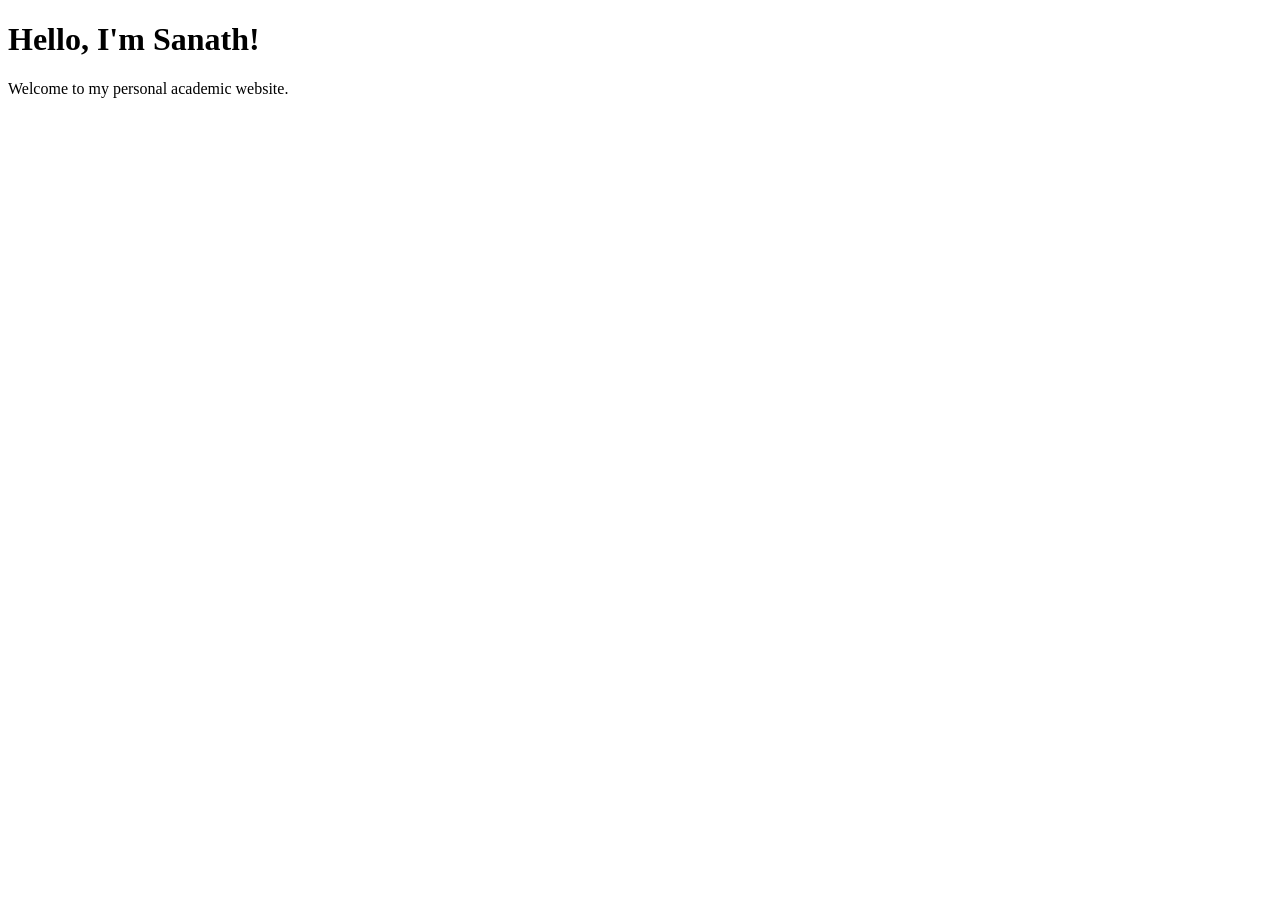
==== index.html @ d672cb9b "Add initial index.html" ====
<!DOCTYPE html>
<html lang="en">
<head>
  <meta charset="UTF-8">
  <title>Sanath JS</title>
</head>
<body>
  <h1>Hello, I'm Sanath!</h1>
  <p>Welcome to my personal academic website.</p>
</body>
</html>
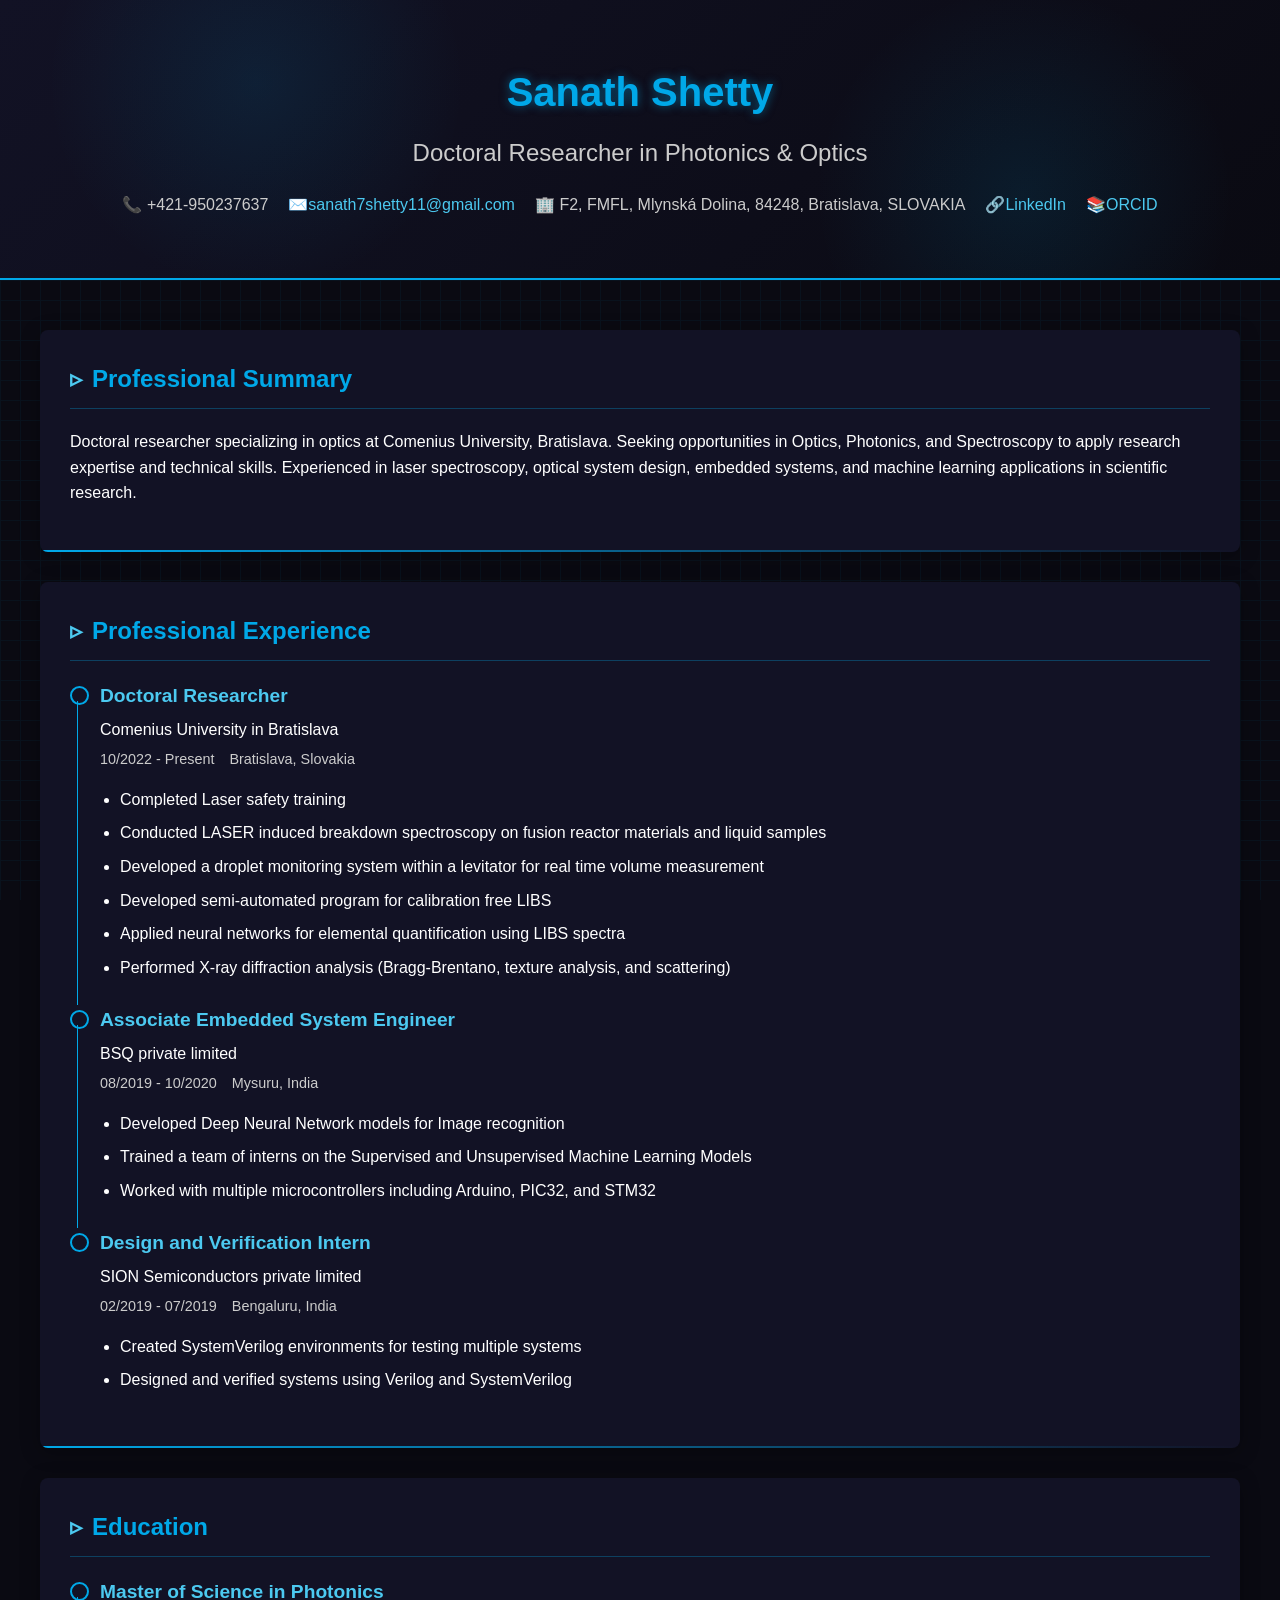
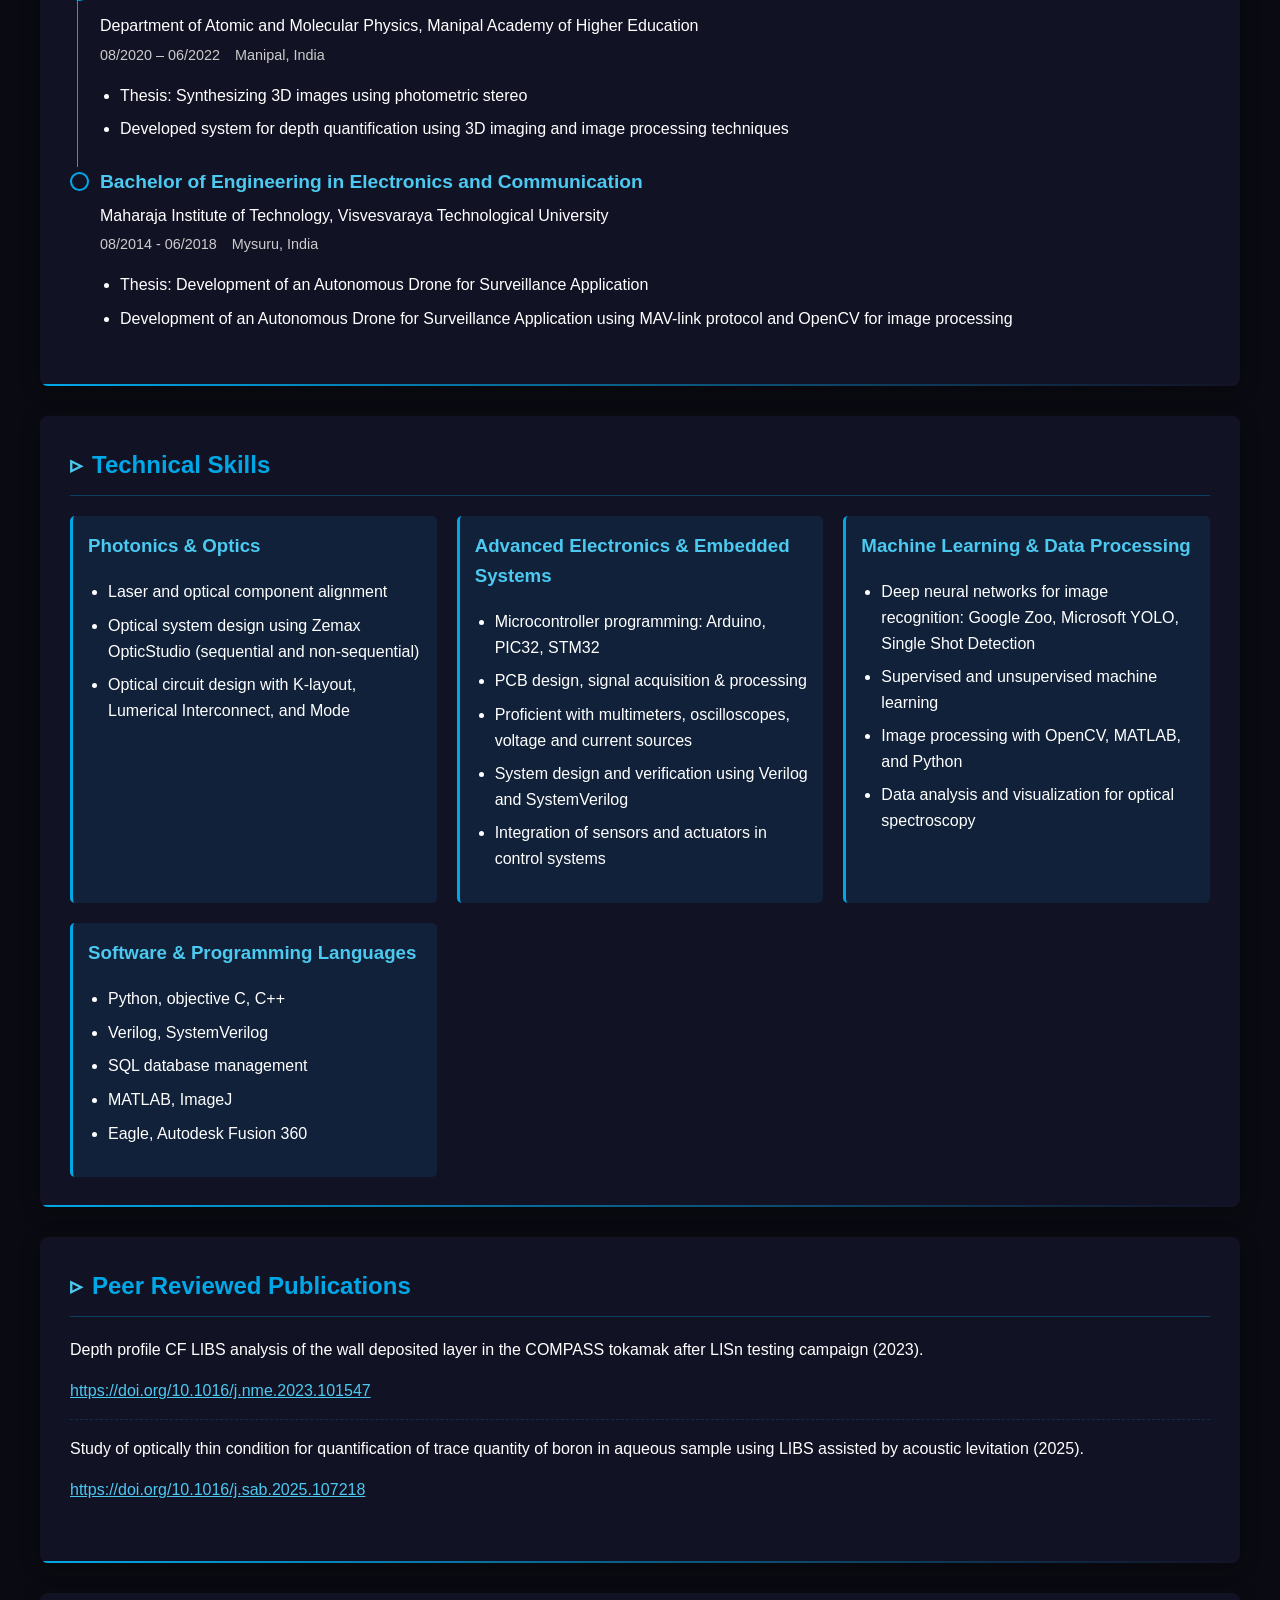
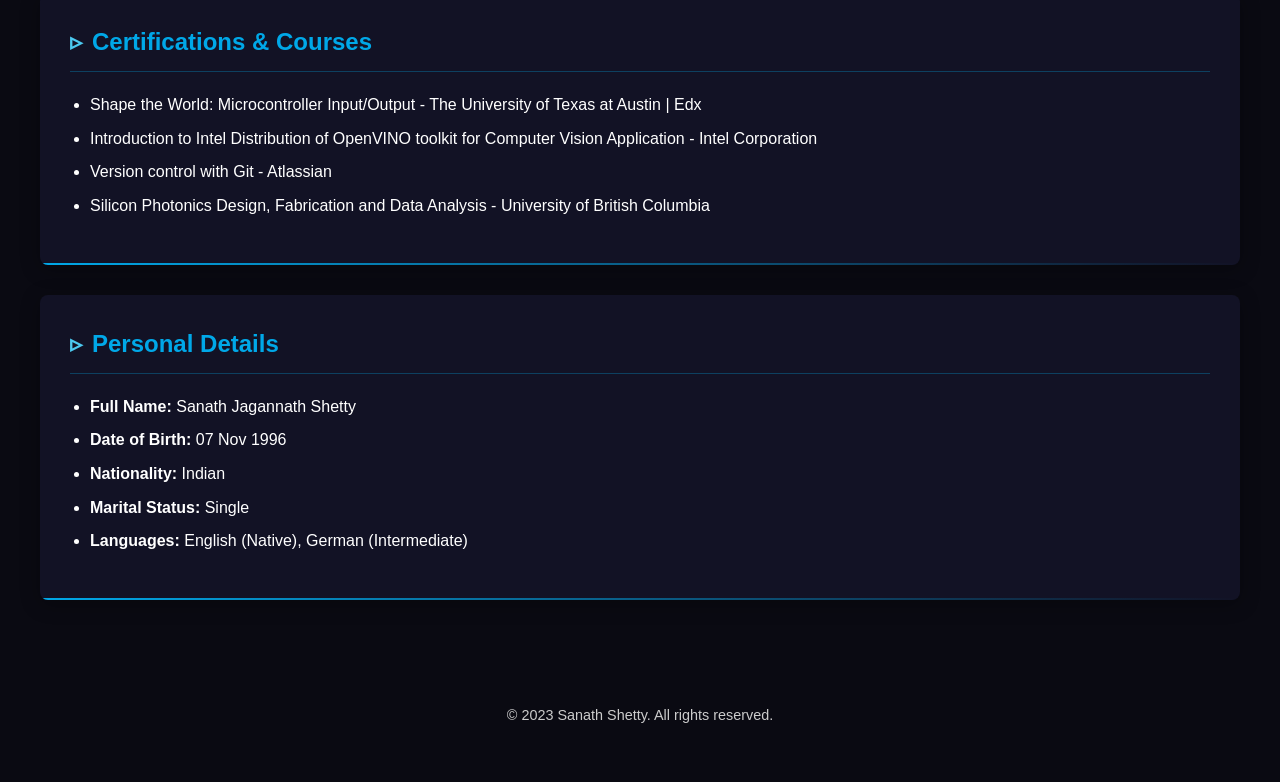
==== commit 03818856: "resume update index.html" ====
--- a/index.html
+++ b/index.html
@@ -1,11 +1,447 @@
 <!DOCTYPE html>
 <html lang="en">
 <head>
-  <meta charset="UTF-8">
-  <title>Sanath JS</title>
+    <meta charset="UTF-8">
+    <meta name="viewport" content="width=device-width, initial-scale=1.0">
+    <title>Sanath Shetty | Photonics Researcher</title>
+    <style>
+        :root {
+            --primary-bg: #0a0a12;
+            --secondary-bg: #121225;
+            --accent-blue: #00a8e8;
+            --accent-light: #4cc9f0;
+            --text-primary: #ffffff;
+            --text-secondary: #cccccc;
+        }
+        
+        body {
+            font-family: 'Segoe UI', Tahoma, Geneva, Verdana, sans-serif;
+            background-color: var(--primary-bg);
+            color: var(--text-primary);
+            margin: 0;
+            padding: 0;
+            line-height: 1.6;
+        }
+        
+        .container {
+            max-width: 1200px;
+            margin: 0 auto;
+            padding: 20px;
+        }
+        
+        header {
+            background: linear-gradient(135deg, var(--secondary-bg) 0%, var(--primary-bg) 100%);
+            padding: 40px 0;
+            text-align: center;
+            border-bottom: 2px solid var(--accent-blue);
+            position: relative;
+            overflow: hidden;
+        }
+        
+        header::before {
+            content: "";
+            position: absolute;
+            top: 0;
+            left: 0;
+            right: 0;
+            bottom: 0;
+            background: 
+                radial-gradient(circle at 20% 30%, rgba(0, 168, 232, 0.1) 0%, transparent 20%),
+                radial-gradient(circle at 80% 70%, rgba(0, 168, 232, 0.1) 0%, transparent 20%);
+            z-index: 0;
+        }
+        
+        header h1 {
+            font-size: 2.5rem;
+            margin: 0;
+            position: relative;
+            color: var(--accent-blue);
+            text-shadow: 0 0 10px rgba(0, 168, 232, 0.5);
+        }
+        
+        header h2 {
+            font-size: 1.5rem;
+            margin: 10px 0 0;
+            font-weight: 300;
+            position: relative;
+            color: var(--text-secondary);
+        }
+        
+        .circuit-overlay {
+            position: absolute;
+            top: 0;
+            left: 0;
+            width: 100%;
+            height: 100%;
+            opacity: 0.05;
+            background-image: 
+                linear-gradient(to right, var(--accent-blue) 1px, transparent 1px),
+                linear-gradient(to bottom, var(--accent-blue) 1px, transparent 1px);
+            background-size: 20px 20px;
+            pointer-events: none;
+        }
+        
+        .contact-info {
+            display: flex;
+            justify-content: center;
+            flex-wrap: wrap;
+            gap: 20px;
+            margin-top: 20px;
+            position: relative;
+        }
+        
+        .contact-item {
+            display: flex;
+            align-items: center;
+            color: var(--text-secondary);
+        }
+        
+        .contact-item a {
+            color: var(--accent-light);
+            text-decoration: none;
+            transition: color 0.3s;
+        }
+        
+        .contact-item a:hover {
+            color: var(--accent-blue);
+            text-decoration: underline;
+        }
+        
+        section {
+            background-color: var(--secondary-bg);
+            margin: 30px 0;
+            padding: 30px;
+            border-radius: 8px;
+            box-shadow: 0 4px 20px rgba(0, 0, 0, 0.3);
+            position: relative;
+            overflow: hidden;
+        }
+        
+        section::after {
+            content: "";
+            position: absolute;
+            bottom: 0;
+            left: 0;
+            width: 100%;
+            height: 2px;
+            background: linear-gradient(90deg, var(--accent-blue), transparent);
+        }
+        
+        section h2 {
+            color: var(--accent-blue);
+            margin-top: 0;
+            border-bottom: 1px solid rgba(0, 168, 232, 0.3);
+            padding-bottom: 10px;
+            display: flex;
+            align-items: center;
+        }
+        
+        section h2::before {
+            content: "▹";
+            margin-right: 10px;
+            color: var(--accent-light);
+        }
+        
+        .experience-item, .education-item {
+            margin-bottom: 25px;
+            position: relative;
+            padding-left: 30px;
+        }
+        
+        .experience-item::before, .education-item::before {
+            content: "";
+            position: absolute;
+            left: 0;
+            top: 5px;
+            height: 15px;
+            width: 15px;
+            border: 2px solid var(--accent-blue);
+            border-radius: 50%;
+        }
+        
+        .experience-item::after, .education-item::after {
+            content: "";
+            position: absolute;
+            left: 7px;
+            top: 20px;
+            bottom: -25px;
+            width: 1px;
+            background-color: var(--accent-blue);
+        }
+        
+        .experience-item:last-child::after, .education-item:last-child::after {
+            display: none;
+        }
+        
+        .job-title, .degree {
+            font-size: 1.2rem;
+            font-weight: 600;
+            margin-bottom: 5px;
+            color: var(--accent-light);
+        }
+        
+        .company, .university {
+            font-weight: 500;
+            margin-bottom: 5px;
+        }
+        
+        .date-location {
+            display: flex;
+            flex-wrap: wrap;
+            gap: 15px;
+            color: var(--text-secondary);
+            font-size: 0.9rem;
+            margin-bottom: 10px;
+        }
+        
+        ul {
+            padding-left: 20px;
+        }
+        
+        li {
+            margin-bottom: 8px;
+        }
+        
+        .skills-container {
+            display: grid;
+            grid-template-columns: repeat(auto-fill, minmax(300px, 1fr));
+            gap: 20px;
+        }
+        
+        .skill-category {
+            background-color: rgba(0, 168, 232, 0.1);
+            padding: 15px;
+            border-radius: 5px;
+            border-left: 3px solid var(--accent-blue);
+        }
+        
+        .skill-category h3 {
+            margin-top: 0;
+            color: var(--accent-light);
+        }
+        
+        .publication {
+            margin-bottom: 15px;
+            padding-bottom: 15px;
+            border-bottom: 1px dashed rgba(0, 168, 232, 0.2);
+        }
+        
+        .publication:last-child {
+            border-bottom: none;
+        }
+        
+        .publication a {
+            color: var(--accent-light);
+            word-break: break-all;
+        }
+        
+        footer {
+            text-align: center;
+            padding: 20px;
+            color: var(--text-secondary);
+            font-size: 0.9rem;
+        }
+        
+        @media (max-width: 768px) {
+            .skills-container {
+                grid-template-columns: 1fr;
+            }
+            
+            header h1 {
+                font-size: 2rem;
+            }
+            
+            header h2 {
+                font-size: 1.2rem;
+            }
+        }
+    </style>
 </head>
 <body>
-  <h1>Hello, I'm Sanath!</h1>
-  <p>Welcome to my personal academic website.</p>
+    <div class="circuit-overlay"></div>
+    
+    <header>
+        <div class="container">
+            <h1>Sanath Shetty</h1>
+            <h2>Doctoral Researcher in Photonics & Optics</h2>
+            <div class="contact-info">
+                <div class="contact-item">📞 +421-950237637</div>
+                <div class="contact-item">✉️ <a href="mailto:sanath7shetty11@gmail.com">sanath7shetty11@gmail.com</a></div>
+                <div class="contact-item">🏢 F2, FMFL, Mlynská Dolina, 84248, Bratislava, SLOVAKIA</div>
+                <div class="contact-item">🔗 <a href="https://www.linkedin.com/in/sanath-shetty-543a86149" target="_blank">LinkedIn</a></div>
+                <div class="contact-item">📚 <a href="https://orcid.org/0000-0002-4453-1554" target="_blank">ORCID</a></div>
+            </div>
+        </div>
+    </header>
+    
+    <div class="container">
+        <section id="summary">
+            <h2>Professional Summary</h2>
+            <p>Doctoral researcher specializing in optics at Comenius University, Bratislava. Seeking opportunities in Optics, Photonics, and Spectroscopy to apply research expertise and technical skills. Experienced in laser spectroscopy, optical system design, embedded systems, and machine learning applications in scientific research.</p>
+        </section>
+        
+        <section id="experience">
+            <h2>Professional Experience</h2>
+            
+            <div class="experience-item">
+                <div class="job-title">Doctoral Researcher</div>
+                <div class="company">Comenius University in Bratislava</div>
+                <div class="date-location">
+                    <span>10/2022 - Present</span>
+                    <span>Bratislava, Slovakia</span>
+                </div>
+                <ul>
+                    <li>Completed Laser safety training</li>
+                    <li>Conducted LASER induced breakdown spectroscopy on fusion reactor materials and liquid samples</li>
+                    <li>Developed a droplet monitoring system within a levitator for real time volume measurement</li>
+                    <li>Developed semi-automated program for calibration free LIBS</li>
+                    <li>Applied neural networks for elemental quantification using LIBS spectra</li>
+                    <li>Performed X-ray diffraction analysis (Bragg-Brentano, texture analysis, and scattering)</li>
+                </ul>
+            </div>
+            
+            <div class="experience-item">
+                <div class="job-title">Associate Embedded System Engineer</div>
+                <div class="company">BSQ private limited</div>
+                <div class="date-location">
+                    <span>08/2019 - 10/2020</span>
+                    <span>Mysuru, India</span>
+                </div>
+                <ul>
+                    <li>Developed Deep Neural Network models for Image recognition</li>
+                    <li>Trained a team of interns on the Supervised and Unsupervised Machine Learning Models</li>
+                    <li>Worked with multiple microcontrollers including Arduino, PIC32, and STM32</li>
+                </ul>
+            </div>
+            
+            <div class="experience-item">
+                <div class="job-title">Design and Verification Intern</div>
+                <div class="company">SION Semiconductors private limited</div>
+                <div class="date-location">
+                    <span>02/2019 - 07/2019</span>
+                    <span>Bengaluru, India</span>
+                </div>
+                <ul>
+                    <li>Created SystemVerilog environments for testing multiple systems</li>
+                    <li>Designed and verified systems using Verilog and SystemVerilog</li>
+                </ul>
+            </div>
+        </section>
+        
+        <section id="education">
+            <h2>Education</h2>
+            
+            <div class="education-item">
+                <div class="degree">Master of Science in Photonics</div>
+                <div class="university">Department of Atomic and Molecular Physics, Manipal Academy of Higher Education</div>
+                <div class="date-location">
+                    <span>08/2020 – 06/2022</span>
+                    <span>Manipal, India</span>
+                </div>
+                <ul>
+                    <li>Thesis: Synthesizing 3D images using photometric stereo</li>
+                    <li>Developed system for depth quantification using 3D imaging and image processing techniques</li>
+                </ul>
+            </div>
+            
+            <div class="education-item">
+                <div class="degree">Bachelor of Engineering in Electronics and Communication</div>
+                <div class="university">Maharaja Institute of Technology, Visvesvaraya Technological University</div>
+                <div class="date-location">
+                    <span>08/2014 - 06/2018</span>
+                    <span>Mysuru, India</span>
+                </div>
+                <ul>
+                    <li>Thesis: Development of an Autonomous Drone for Surveillance Application</li>
+                    <li>Development of an Autonomous Drone for Surveillance Application using MAV-link protocol and OpenCV for image processing</li>
+                </ul>
+            </div>
+        </section>
+        
+        <section id="skills">
+            <h2>Technical Skills</h2>
+            <div class="skills-container">
+                <div class="skill-category">
+                    <h3>Photonics & Optics</h3>
+                    <ul>
+                        <li>Laser and optical component alignment</li>
+                        <li>Optical system design using Zemax OpticStudio (sequential and non-sequential)</li>
+                        <li>Optical circuit design with K-layout, Lumerical Interconnect, and Mode</li>
+                    </ul>
+                </div>
+                
+                <div class="skill-category">
+                    <h3>Advanced Electronics & Embedded Systems</h3>
+                    <ul>
+                        <li>Microcontroller programming: Arduino, PIC32, STM32</li>
+                        <li>PCB design, signal acquisition & processing</li>
+                        <li>Proficient with multimeters, oscilloscopes, voltage and current sources</li>
+                        <li>System design and verification using Verilog and SystemVerilog</li>
+                        <li>Integration of sensors and actuators in control systems</li>
+                    </ul>
+                </div>
+                
+                <div class="skill-category">
+                    <h3>Machine Learning & Data Processing</h3>
+                    <ul>
+                        <li>Deep neural networks for image recognition: Google Zoo, Microsoft YOLO, Single Shot Detection</li>
+                        <li>Supervised and unsupervised machine learning</li>
+                        <li>Image processing with OpenCV, MATLAB, and Python</li>
+                        <li>Data analysis and visualization for optical spectroscopy</li>
+                    </ul>
+                </div>
+                
+                <div class="skill-category">
+                    <h3>Software & Programming Languages</h3>
+                    <ul>
+                        <li>Python, objective C, C++</li>
+                        <li>Verilog, SystemVerilog</li>
+                        <li>SQL database management</li>
+                        <li>MATLAB, ImageJ</li>
+                        <li>Eagle, Autodesk Fusion 360</li>
+                    </ul>
+                </div>
+            </div>
+        </section>
+        
+        <section id="publications">
+            <h2>Peer Reviewed Publications</h2>
+            <div class="publication">
+                <p>Depth profile CF LIBS analysis of the wall deposited layer in the COMPASS tokamak after LISn testing campaign (2023).</p>
+                <a href="https://doi.org/10.1016/j.nme.2023.101547" target="_blank">https://doi.org/10.1016/j.nme.2023.101547</a>
+            </div>
+            <div class="publication">
+                <p>Study of optically thin condition for quantification of trace quantity of boron in aqueous sample using LIBS assisted by acoustic levitation (2025).</p>
+                <a href="https://doi.org/10.1016/j.sab.2025.107218" target="_blank">https://doi.org/10.1016/j.sab.2025.107218</a>
+            </div>
+        </section>
+        
+        <section id="certifications">
+            <h2>Certifications & Courses</h2>
+            <ul>
+                <li>Shape the World: Microcontroller Input/Output - The University of Texas at Austin | Edx</li>
+                <li>Introduction to Intel Distribution of OpenVINO toolkit for Computer Vision Application - Intel Corporation</li>
+                <li>Version control with Git - Atlassian</li>
+                <li>Silicon Photonics Design, Fabrication and Data Analysis - University of British Columbia</li>
+            </ul>
+        </section>
+        
+        <section id="personal">
+            <h2>Personal Details</h2>
+            <ul>
+                <li><strong>Full Name:</strong> Sanath Jagannath Shetty</li>
+                <li><strong>Date of Birth:</strong> 07 Nov 1996</li>
+                <li><strong>Nationality:</strong> Indian</li>
+                <li><strong>Marital Status:</strong> Single</li>
+                <li><strong>Languages:</strong> English (Native), German (Intermediate)</li>
+            </ul>
+        </section>
+    </div>
+    
+    <footer>
+        <div class="container">
+            <p>© 2023 Sanath Shetty. All rights reserved.</p>
+        </div>
+    </footer>
 </body>
-</html>
+</html>
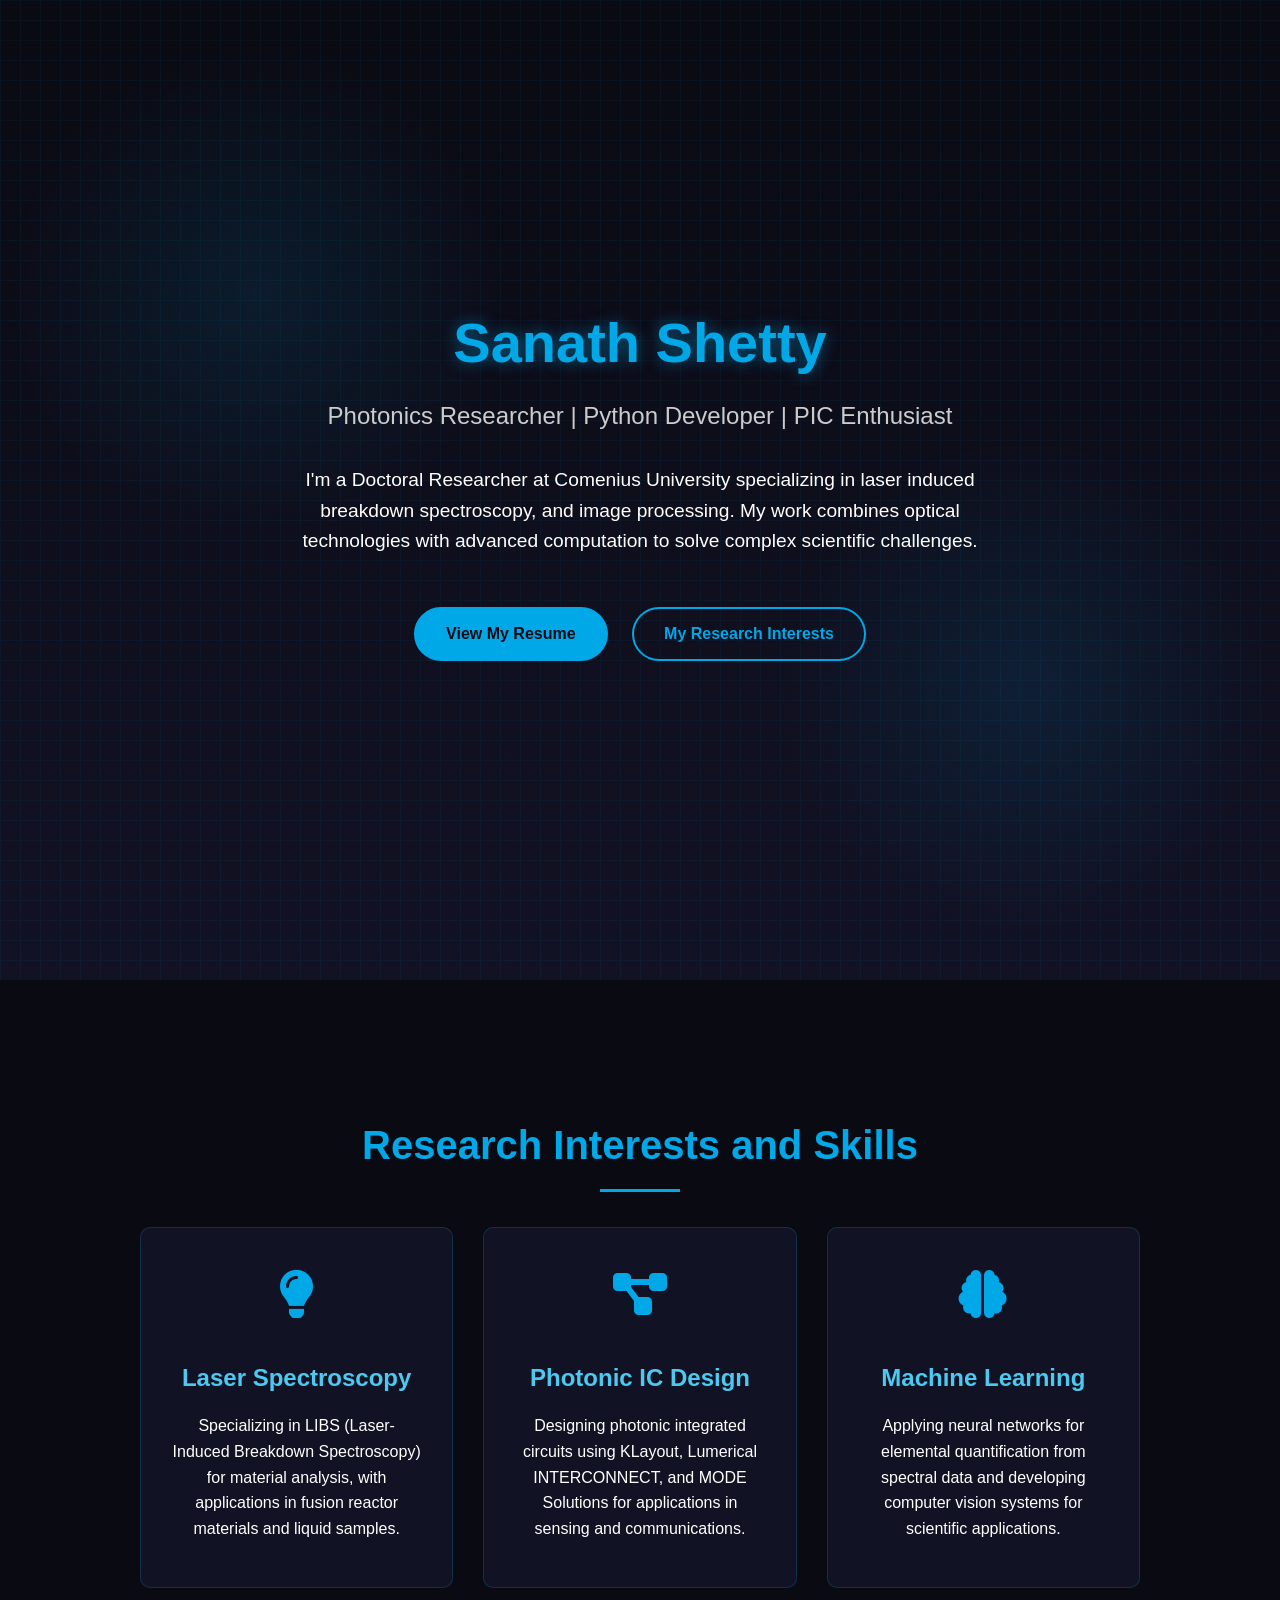
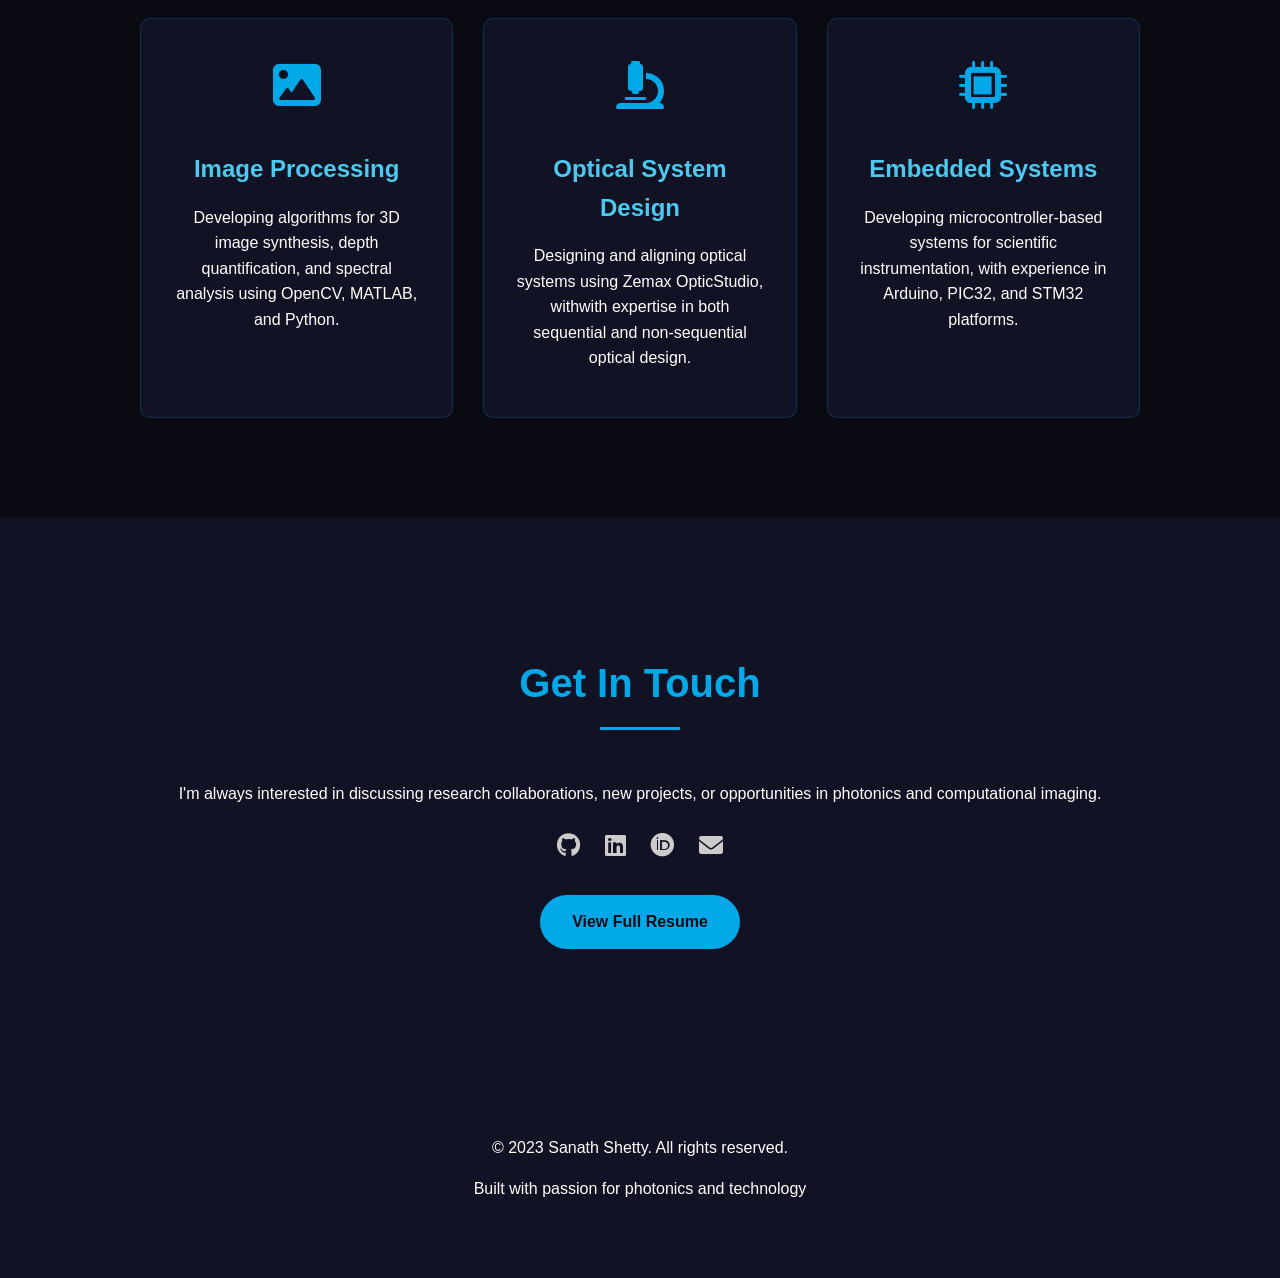
==== commit 06fc9f0d: "updated with PIC index.html" ====
--- a/index.html
+++ b/index.html
@@ -24,47 +24,40 @@
         }
         
         .container {
-            max-width: 1200px;
+            max-width: 1000px;
             margin: 0 auto;
             padding: 20px;
         }
         
         header {
-            background: linear-gradient(135deg, var(--secondary-bg) 0%, var(--primary-bg) 100%);
-            padding: 40px 0;
+            min-height: 100vh;
+            display: flex;
+            flex-direction: column;
+            justify-content: center;
+            align-items: center;
             text-align: center;
-            border-bottom: 2px solid var(--accent-blue);
+            padding: 40px 20px;
             position: relative;
             overflow: hidden;
         }
         
-        header::before {
-            content: "";
+        .hero-content {
+            position: relative;
+            z-index: 2;
+            max-width: 800px;
+        }
+        
+        .hero-bg {
             position: absolute;
             top: 0;
             left: 0;
-            right: 0;
-            bottom: 0;
+            width: 100%;
+            height: 100%;
             background: 
                 radial-gradient(circle at 20% 30%, rgba(0, 168, 232, 0.1) 0%, transparent 20%),
-                radial-gradient(circle at 80% 70%, rgba(0, 168, 232, 0.1) 0%, transparent 20%);
-            z-index: 0;
-        }
-        
-        header h1 {
-            font-size: 2.5rem;
-            margin: 0;
-            position: relative;
-            color: var(--accent-blue);
-            text-shadow: 0 0 10px rgba(0, 168, 232, 0.5);
-        }
-        
-        header h2 {
-            font-size: 1.5rem;
-            margin: 10px 0 0;
-            font-weight: 300;
-            position: relative;
-            color: var(--text-secondary);
+                radial-gradient(circle at 80% 70%, rgba(0, 168, 232, 0.1) 0%, transparent 20%),
+                linear-gradient(to bottom, var(--primary-bg), var(--secondary-bg));
+            z-index: 1;
         }
         
         .circuit-overlay {
@@ -79,368 +72,239 @@
                 linear-gradient(to bottom, var(--accent-blue) 1px, transparent 1px);
             background-size: 20px 20px;
             pointer-events: none;
-        }
-        
-        .contact-info {
-            display: flex;
-            justify-content: center;
-            flex-wrap: wrap;
-            gap: 20px;
-            margin-top: 20px;
+            z-index: 1;
+        }
+        
+        h1 {
+            font-size: 3.5rem;
+            margin: 0 0 20px;
+            color: var(--accent-blue);
+            text-shadow: 0 0 15px rgba(0, 168, 232, 0.5);
+            line-height: 1.2;
+        }
+        
+        .tagline {
+            font-size: 1.5rem;
+            color: var(--text-secondary);
+            margin-bottom: 30px;
+            font-weight: 300;
+        }
+        
+        .intro-text {
+            font-size: 1.2rem;
+            margin-bottom: 40px;
+            max-width: 700px;
+            margin-left: auto;
+            margin-right: auto;
+        }
+        
+        .btn {
+            display: inline-block;
+            padding: 12px 30px;
+            background-color: transparent;
+            color: var(--accent-blue);
+            border: 2px solid var(--accent-blue);
+            border-radius: 30px;
+            text-decoration: none;
+            font-weight: 600;
+            margin: 10px;
+            transition: all 0.3s ease;
+        }
+        
+        .btn:hover {
+            background-color: var(--accent-blue);
+            color: var(--primary-bg);
+            transform: translateY(-3px);
+            box-shadow: 0 5px 15px rgba(0, 168, 232, 0.3);
+        }
+        
+        .btn-primary {
+            background-color: var(--accent-blue);
+            color: var(--primary-bg);
+        }
+        
+        .btn-primary:hover {
+            background-color: var(--accent-light);
+            border-color: var(--accent-light);
+        }
+        
+        section {
+            padding: 80px 20px;
+            text-align: center;
+        }
+        
+        .section-title {
+            font-size: 2.5rem;
+            color: var(--accent-blue);
+            margin-bottom: 50px;
             position: relative;
-        }
-        
-        .contact-item {
-            display: flex;
-            align-items: center;
-            color: var(--text-secondary);
-        }
-        
-        .contact-item a {
-            color: var(--accent-light);
-            text-decoration: none;
-            transition: color 0.3s;
-        }
-        
-        .contact-item a:hover {
-            color: var(--accent-blue);
-            text-decoration: underline;
-        }
-        
-        section {
-            background-color: var(--secondary-bg);
-            margin: 30px 0;
-            padding: 30px;
-            border-radius: 8px;
-            box-shadow: 0 4px 20px rgba(0, 0, 0, 0.3);
-            position: relative;
-            overflow: hidden;
-        }
-        
-        section::after {
+            display: inline-block;
+        }
+        
+        .section-title::after {
             content: "";
             position: absolute;
-            bottom: 0;
-            left: 0;
-            width: 100%;
-            height: 2px;
-            background: linear-gradient(90deg, var(--accent-blue), transparent);
-        }
-        
-        section h2 {
-            color: var(--accent-blue);
-            margin-top: 0;
-            border-bottom: 1px solid rgba(0, 168, 232, 0.3);
-            padding-bottom: 10px;
-            display: flex;
-            align-items: center;
-        }
-        
-        section h2::before {
-            content: "▹";
-            margin-right: 10px;
+            bottom: -15px;
+            left: 50%;
+            transform: translateX(-50%);
+            width: 80px;
+            height: 3px;
+            background-color: var(--accent-blue);
+        }
+        
+        .interests-grid {
+            display: grid;
+            grid-template-columns: repeat(auto-fit, minmax(250px, 1fr));
+            gap: 30px;
+            max-width: 1200px;
+            margin: 0 auto;
+        }
+        
+        .interest-card {
+            background-color: var(--secondary-bg);
+            padding: 30px;
+            border-radius: 10px;
+            transition: transform 0.3s ease;
+            border: 1px solid rgba(0, 168, 232, 0.2);
+        }
+        
+        .interest-card:hover {
+            transform: translateY(-10px);
+            box-shadow: 0 10px 30px rgba(0, 168, 232, 0.1);
+            border-color: var(--accent-blue);
+        }
+        
+        .interest-icon {
+            font-size: 3rem;
+            color: var(--accent-blue);
+            margin-bottom: 20px;
+        }
+        
+        .interest-title {
+            font-size: 1.5rem;
+            margin-bottom: 15px;
             color: var(--accent-light);
-        }
-        
-        .experience-item, .education-item {
-            margin-bottom: 25px;
-            position: relative;
-            padding-left: 30px;
-        }
-        
-        .experience-item::before, .education-item::before {
-            content: "";
-            position: absolute;
-            left: 0;
-            top: 5px;
-            height: 15px;
-            width: 15px;
-            border: 2px solid var(--accent-blue);
-            border-radius: 50%;
-        }
-        
-        .experience-item::after, .education-item::after {
-            content: "";
-            position: absolute;
-            left: 7px;
-            top: 20px;
-            bottom: -25px;
-            width: 1px;
-            background-color: var(--accent-blue);
-        }
-        
-        .experience-item:last-child::after, .education-item:last-child::after {
-            display: none;
-        }
-        
-        .job-title, .degree {
-            font-size: 1.2rem;
-            font-weight: 600;
-            margin-bottom: 5px;
-            color: var(--accent-light);
-        }
-        
-        .company, .university {
-            font-weight: 500;
-            margin-bottom: 5px;
-        }
-        
-        .date-location {
-            display: flex;
-            flex-wrap: wrap;
-            gap: 15px;
-            color: var(--text-secondary);
-            font-size: 0.9rem;
-            margin-bottom: 10px;
-        }
-        
-        ul {
-            padding-left: 20px;
-        }
-        
-        li {
-            margin-bottom: 8px;
-        }
-        
-        .skills-container {
-            display: grid;
-            grid-template-columns: repeat(auto-fill, minmax(300px, 1fr));
-            gap: 20px;
-        }
-        
-        .skill-category {
-            background-color: rgba(0, 168, 232, 0.1);
-            padding: 15px;
-            border-radius: 5px;
-            border-left: 3px solid var(--accent-blue);
-        }
-        
-        .skill-category h3 {
-            margin-top: 0;
-            color: var(--accent-light);
-        }
-        
-        .publication {
-            margin-bottom: 15px;
-            padding-bottom: 15px;
-            border-bottom: 1px dashed rgba(0, 168, 232, 0.2);
-        }
-        
-        .publication:last-child {
-            border-bottom: none;
-        }
-        
-        .publication a {
-            color: var(--accent-light);
-            word-break: break-all;
         }
         
         footer {
             text-align: center;
-            padding: 20px;
+            padding: 40px 20px;
+            background-color: var(--secondary-bg);
+        }
+        
+        .social-links {
+            margin: 20px 0;
+        }
+        
+        .social-links a {
             color: var(--text-secondary);
-            font-size: 0.9rem;
+            font-size: 1.5rem;
+            margin: 0 10px;
+            transition: color 0.3s;
+        }
+        
+        .social-links a:hover {
+            color: var(--accent-blue);
         }
         
         @media (max-width: 768px) {
-            .skills-container {
-                grid-template-columns: 1fr;
+            h1 {
+                font-size: 2.5rem;
             }
             
-            header h1 {
+            .tagline {
+                font-size: 1.2rem;
+            }
+            
+            .section-title {
                 font-size: 2rem;
             }
             
-            header h2 {
-                font-size: 1.2rem;
+            .interests-grid {
+                grid-template-columns: 1fr;
             }
         }
     </style>
+    <link rel="stylesheet" href="https://cdnjs.cloudflare.com/ajax/libs/font-awesome/6.0.0-beta3/css/all.min.css">
 </head>
 <body>
-    <div class="circuit-overlay"></div>
-    
     <header>
-        <div class="container">
+        <div class="hero-bg"></div>
+        <div class="circuit-overlay"></div>
+        <div class="hero-content">
             <h1>Sanath Shetty</h1>
-            <h2>Doctoral Researcher in Photonics & Optics</h2>
-            <div class="contact-info">
-                <div class="contact-item">📞 +421-950237637</div>
-                <div class="contact-item">✉️ <a href="mailto:sanath7shetty11@gmail.com">sanath7shetty11@gmail.com</a></div>
-                <div class="contact-item">🏢 F2, FMFL, Mlynská Dolina, 84248, Bratislava, SLOVAKIA</div>
-                <div class="contact-item">🔗 <a href="https://www.linkedin.com/in/sanath-shetty-543a86149" target="_blank">LinkedIn</a></div>
-                <div class="contact-item">📚 <a href="https://orcid.org/0000-0002-4453-1554" target="_blank">ORCID</a></div>
+            <div class="tagline">Photonics Researcher | Python Developer | PIC Enthusiast</div>
+            <div class="intro-text">
+                I'm a Doctoral Researcher at Comenius University specializing in laser induced breakdown spectroscopy, and image processing. My work combines optical technologies with advanced computation to solve complex scientific challenges.
+            </div>
+            <div>
+                <a href="resume.html" class="btn btn-primary">View My Resume</a>
+                <a href="#interests" class="btn">My Research Interests</a>
             </div>
         </div>
     </header>
     
-    <div class="container">
-        <section id="summary">
-            <h2>Professional Summary</h2>
-            <p>Doctoral researcher specializing in optics at Comenius University, Bratislava. Seeking opportunities in Optics, Photonics, and Spectroscopy to apply research expertise and technical skills. Experienced in laser spectroscopy, optical system design, embedded systems, and machine learning applications in scientific research.</p>
-        </section>
-        
-        <section id="experience">
-            <h2>Professional Experience</h2>
-            
-            <div class="experience-item">
-                <div class="job-title">Doctoral Researcher</div>
-                <div class="company">Comenius University in Bratislava</div>
-                <div class="date-location">
-                    <span>10/2022 - Present</span>
-                    <span>Bratislava, Slovakia</span>
-                </div>
-                <ul>
-                    <li>Completed Laser safety training</li>
-                    <li>Conducted LASER induced breakdown spectroscopy on fusion reactor materials and liquid samples</li>
-                    <li>Developed a droplet monitoring system within a levitator for real time volume measurement</li>
-                    <li>Developed semi-automated program for calibration free LIBS</li>
-                    <li>Applied neural networks for elemental quantification using LIBS spectra</li>
-                    <li>Performed X-ray diffraction analysis (Bragg-Brentano, texture analysis, and scattering)</li>
-                </ul>
+    <section id="interests">
+        <div class="container">
+            <h2 class="section-title">Research Interests and Skills</h2>
+            <div class="interests-grid">
+                <div class="interest-card">
+                    <div class="interest-icon"><i class="fas fa-lightbulb"></i></div>
+                    <h3 class="interest-title">Laser Spectroscopy</h3>
+                    <p>Specializing in LIBS (Laser-Induced Breakdown Spectroscopy) for material analysis, with applications in fusion reactor materials and liquid samples.</p>
+                </div>
+                
+                <div class="interest-card">
+                    <div class="interest-icon"><i class="fas fa-project-diagram"></i></div>
+                    <h3 class="interest-title">Photonic IC Design</h3>
+                    <p>Designing photonic integrated circuits using KLayout, Lumerical INTERCONNECT, and MODE Solutions for applications in sensing and communications.</p>
+                </div>
+                
+                <div class="interest-card">
+                    <div class="interest-icon"><i class="fas fa-brain"></i></div>
+                    <h3 class="interest-title">Machine Learning</h3>
+                    <p>Applying neural networks for elemental quantification from spectral data and developing computer vision systems for scientific applications.</p>
+                </div>
+                
+                <div class="interest-card">
+                    <div class="interest-icon"><i class="fas fa-image"></i></div>
+                    <h3 class="interest-title">Image Processing</h3>
+                    <p>Developing algorithms for 3D image synthesis, depth quantification, and spectral analysis using OpenCV, MATLAB, and Python.</p>
+                </div>
+                
+                <div class="interest-card">
+					<div class="interest-icon"><i class="fas fa-microscope"></i></div>
+					<h3 class="interest-title">Optical System Design</h3>
+					<p>Designing and aligning optical systems using Zemax OpticStudio, withwith expertise in both sequential and non-sequential optical design.</p>
+				</div>
+                
+                <div class="interest-card">
+                    <div class="interest-icon"><i class="fas fa-microchip"></i></div>
+                    <h3 class="interest-title">Embedded Systems</h3>
+                    <p>Developing microcontroller-based systems for scientific instrumentation, with experience in Arduino, PIC32, and STM32 platforms.</p>
+                </div>
             </div>
-            
-            <div class="experience-item">
-                <div class="job-title">Associate Embedded System Engineer</div>
-                <div class="company">BSQ private limited</div>
-                <div class="date-location">
-                    <span>08/2019 - 10/2020</span>
-                    <span>Mysuru, India</span>
-                </div>
-                <ul>
-                    <li>Developed Deep Neural Network models for Image recognition</li>
-                    <li>Trained a team of interns on the Supervised and Unsupervised Machine Learning Models</li>
-                    <li>Worked with multiple microcontrollers including Arduino, PIC32, and STM32</li>
-                </ul>
+        </div>
+    </section>
+    
+    <section id="contact" style="background-color: var(--secondary-bg);">
+        <div class="container">
+            <h2 class="section-title">Get In Touch</h2>
+            <p>I'm always interested in discussing research collaborations, new projects, or opportunities in photonics and computational imaging.</p>
+            <div class="social-links">
+                <a href="https://github.com/yourusername" target="_blank" title="GitHub"><i class="fab fa-github"></i></a>
+                <a href="https://www.linkedin.com/in/sanath-shetty-543a86149" target="_blank" title="LinkedIn"><i class="fab fa-linkedin"></i></a>
+                <a href="https://orcid.org/0000-0002-4453-1554" target="_blank" title="ORCID"><i class="fab fa-orcid"></i></a>
+                <a href="mailto:sanath7shetty11@gmail.com" title="Email"><i class="fas fa-envelope"></i></a>
             </div>
-            
-            <div class="experience-item">
-                <div class="job-title">Design and Verification Intern</div>
-                <div class="company">SION Semiconductors private limited</div>
-                <div class="date-location">
-                    <span>02/2019 - 07/2019</span>
-                    <span>Bengaluru, India</span>
-                </div>
-                <ul>
-                    <li>Created SystemVerilog environments for testing multiple systems</li>
-                    <li>Designed and verified systems using Verilog and SystemVerilog</li>
-                </ul>
-            </div>
-        </section>
-        
-        <section id="education">
-            <h2>Education</h2>
-            
-            <div class="education-item">
-                <div class="degree">Master of Science in Photonics</div>
-                <div class="university">Department of Atomic and Molecular Physics, Manipal Academy of Higher Education</div>
-                <div class="date-location">
-                    <span>08/2020 – 06/2022</span>
-                    <span>Manipal, India</span>
-                </div>
-                <ul>
-                    <li>Thesis: Synthesizing 3D images using photometric stereo</li>
-                    <li>Developed system for depth quantification using 3D imaging and image processing techniques</li>
-                </ul>
-            </div>
-            
-            <div class="education-item">
-                <div class="degree">Bachelor of Engineering in Electronics and Communication</div>
-                <div class="university">Maharaja Institute of Technology, Visvesvaraya Technological University</div>
-                <div class="date-location">
-                    <span>08/2014 - 06/2018</span>
-                    <span>Mysuru, India</span>
-                </div>
-                <ul>
-                    <li>Thesis: Development of an Autonomous Drone for Surveillance Application</li>
-                    <li>Development of an Autonomous Drone for Surveillance Application using MAV-link protocol and OpenCV for image processing</li>
-                </ul>
-            </div>
-        </section>
-        
-        <section id="skills">
-            <h2>Technical Skills</h2>
-            <div class="skills-container">
-                <div class="skill-category">
-                    <h3>Photonics & Optics</h3>
-                    <ul>
-                        <li>Laser and optical component alignment</li>
-                        <li>Optical system design using Zemax OpticStudio (sequential and non-sequential)</li>
-                        <li>Optical circuit design with K-layout, Lumerical Interconnect, and Mode</li>
-                    </ul>
-                </div>
-                
-                <div class="skill-category">
-                    <h3>Advanced Electronics & Embedded Systems</h3>
-                    <ul>
-                        <li>Microcontroller programming: Arduino, PIC32, STM32</li>
-                        <li>PCB design, signal acquisition & processing</li>
-                        <li>Proficient with multimeters, oscilloscopes, voltage and current sources</li>
-                        <li>System design and verification using Verilog and SystemVerilog</li>
-                        <li>Integration of sensors and actuators in control systems</li>
-                    </ul>
-                </div>
-                
-                <div class="skill-category">
-                    <h3>Machine Learning & Data Processing</h3>
-                    <ul>
-                        <li>Deep neural networks for image recognition: Google Zoo, Microsoft YOLO, Single Shot Detection</li>
-                        <li>Supervised and unsupervised machine learning</li>
-                        <li>Image processing with OpenCV, MATLAB, and Python</li>
-                        <li>Data analysis and visualization for optical spectroscopy</li>
-                    </ul>
-                </div>
-                
-                <div class="skill-category">
-                    <h3>Software & Programming Languages</h3>
-                    <ul>
-                        <li>Python, objective C, C++</li>
-                        <li>Verilog, SystemVerilog</li>
-                        <li>SQL database management</li>
-                        <li>MATLAB, ImageJ</li>
-                        <li>Eagle, Autodesk Fusion 360</li>
-                    </ul>
-                </div>
-            </div>
-        </section>
-        
-        <section id="publications">
-            <h2>Peer Reviewed Publications</h2>
-            <div class="publication">
-                <p>Depth profile CF LIBS analysis of the wall deposited layer in the COMPASS tokamak after LISn testing campaign (2023).</p>
-                <a href="https://doi.org/10.1016/j.nme.2023.101547" target="_blank">https://doi.org/10.1016/j.nme.2023.101547</a>
-            </div>
-            <div class="publication">
-                <p>Study of optically thin condition for quantification of trace quantity of boron in aqueous sample using LIBS assisted by acoustic levitation (2025).</p>
-                <a href="https://doi.org/10.1016/j.sab.2025.107218" target="_blank">https://doi.org/10.1016/j.sab.2025.107218</a>
-            </div>
-        </section>
-        
-        <section id="certifications">
-            <h2>Certifications & Courses</h2>
-            <ul>
-                <li>Shape the World: Microcontroller Input/Output - The University of Texas at Austin | Edx</li>
-                <li>Introduction to Intel Distribution of OpenVINO toolkit for Computer Vision Application - Intel Corporation</li>
-                <li>Version control with Git - Atlassian</li>
-                <li>Silicon Photonics Design, Fabrication and Data Analysis - University of British Columbia</li>
-            </ul>
-        </section>
-        
-        <section id="personal">
-            <h2>Personal Details</h2>
-            <ul>
-                <li><strong>Full Name:</strong> Sanath Jagannath Shetty</li>
-                <li><strong>Date of Birth:</strong> 07 Nov 1996</li>
-                <li><strong>Nationality:</strong> Indian</li>
-                <li><strong>Marital Status:</strong> Single</li>
-                <li><strong>Languages:</strong> English (Native), German (Intermediate)</li>
-            </ul>
-        </section>
-    </div>
+            <a href="resume.html" class="btn btn-primary">View Full Resume</a>
+        </div>
+    </section>
     
     <footer>
         <div class="container">
             <p>© 2023 Sanath Shetty. All rights reserved.</p>
+            <p>Built with passion for photonics and technology</p>
         </div>
     </footer>
 </body>
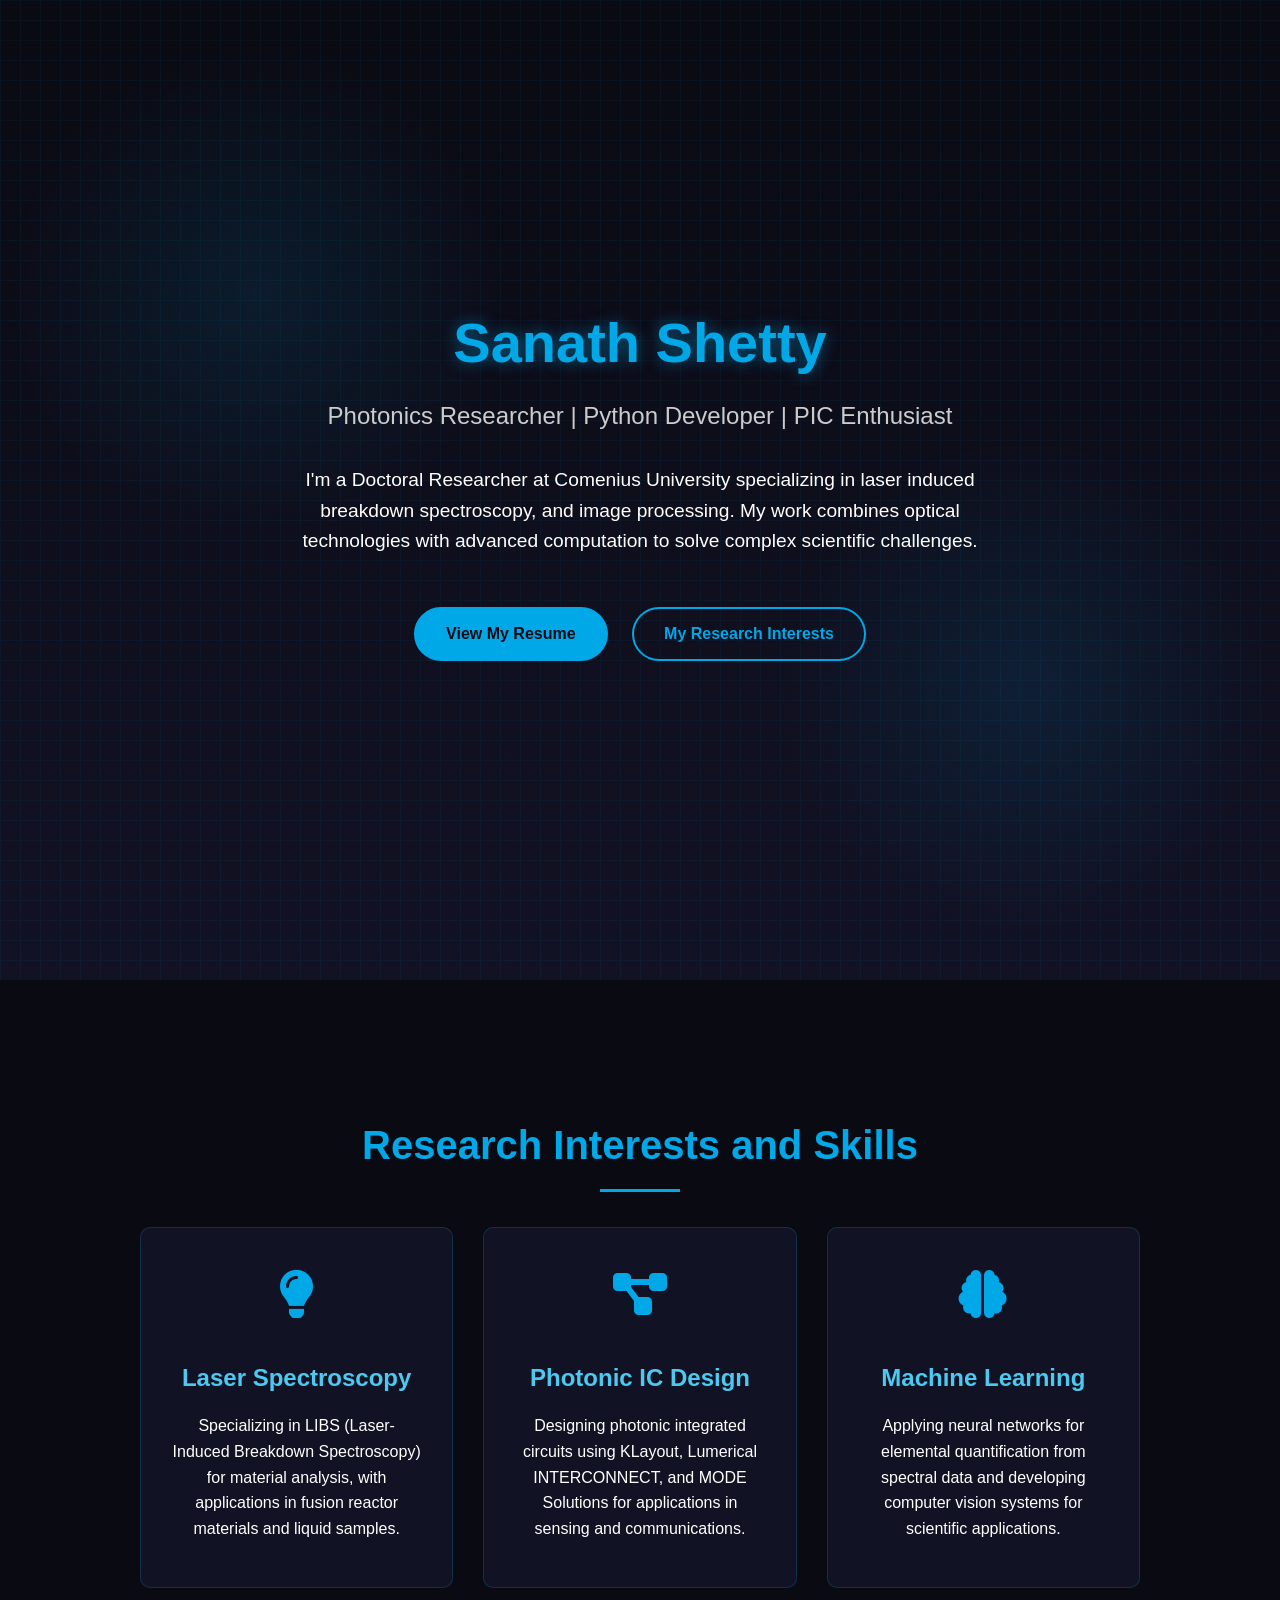
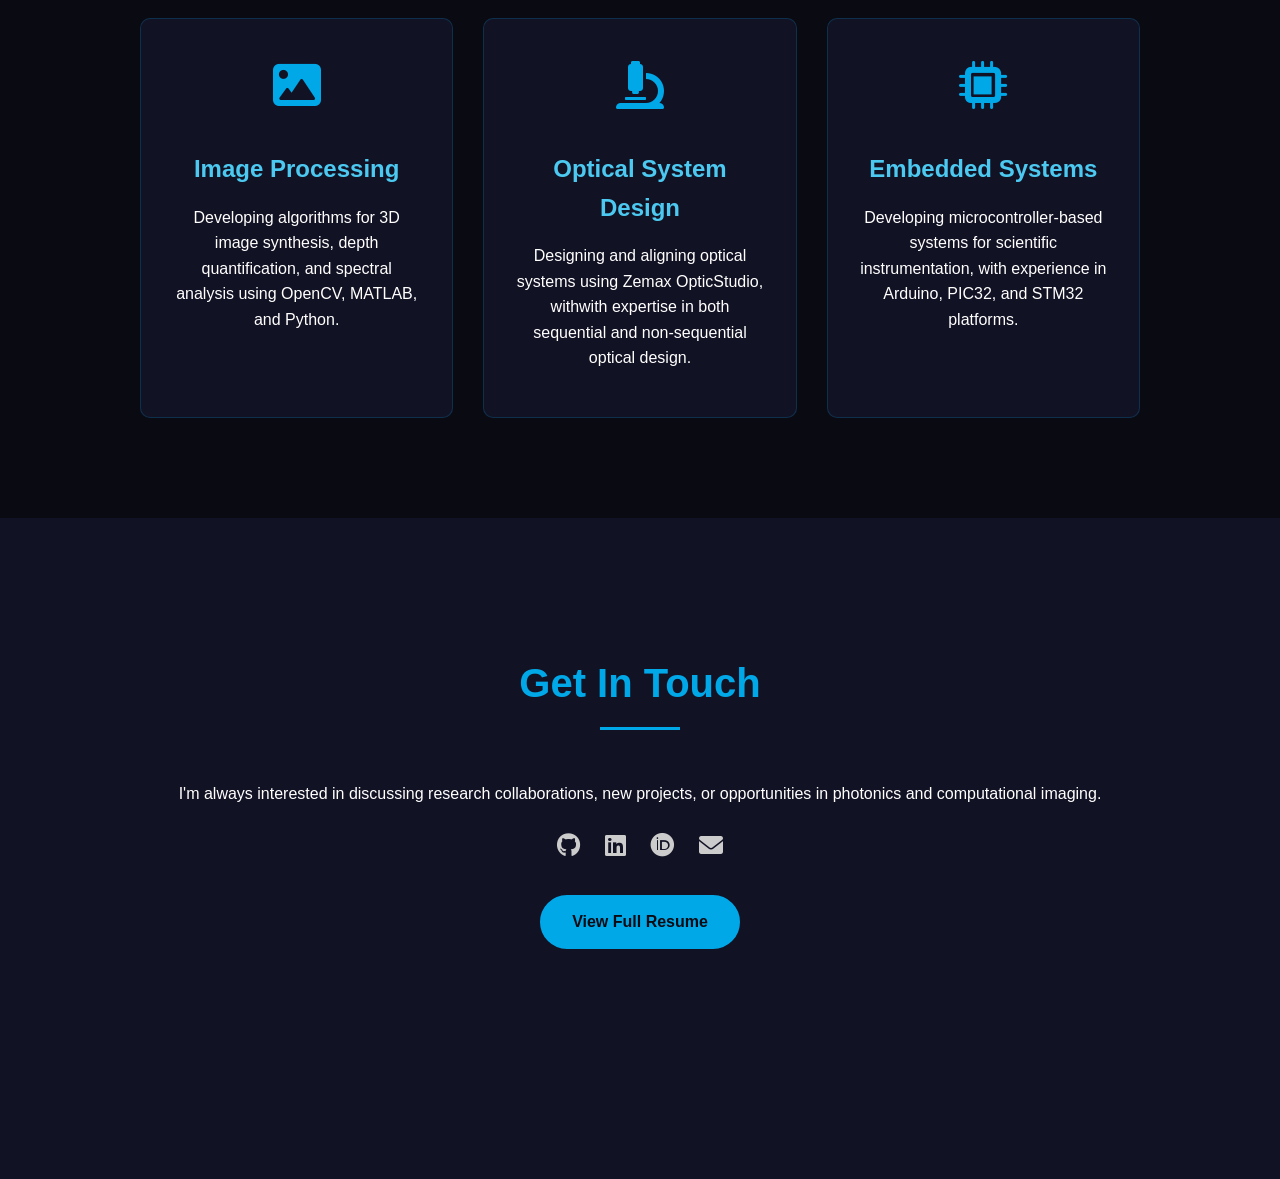
==== commit 01d88f0c: "fixed minor issues" ====
--- a/index.html
+++ b/index.html
@@ -292,7 +292,7 @@
             <h2 class="section-title">Get In Touch</h2>
             <p>I'm always interested in discussing research collaborations, new projects, or opportunities in photonics and computational imaging.</p>
             <div class="social-links">
-                <a href="https://github.com/yourusername" target="_blank" title="GitHub"><i class="fab fa-github"></i></a>
+                <a href="https://github.com/Sanath-JS" target="_blank" title="GitHub"><i class="fab fa-github"></i></a>
                 <a href="https://www.linkedin.com/in/sanath-shetty-543a86149" target="_blank" title="LinkedIn"><i class="fab fa-linkedin"></i></a>
                 <a href="https://orcid.org/0000-0002-4453-1554" target="_blank" title="ORCID"><i class="fab fa-orcid"></i></a>
                 <a href="mailto:sanath7shetty11@gmail.com" title="Email"><i class="fas fa-envelope"></i></a>
@@ -303,8 +303,6 @@
     
     <footer>
         <div class="container">
-            <p>© 2023 Sanath Shetty. All rights reserved.</p>
-            <p>Built with passion for photonics and technology</p>
         </div>
     </footer>
 </body>
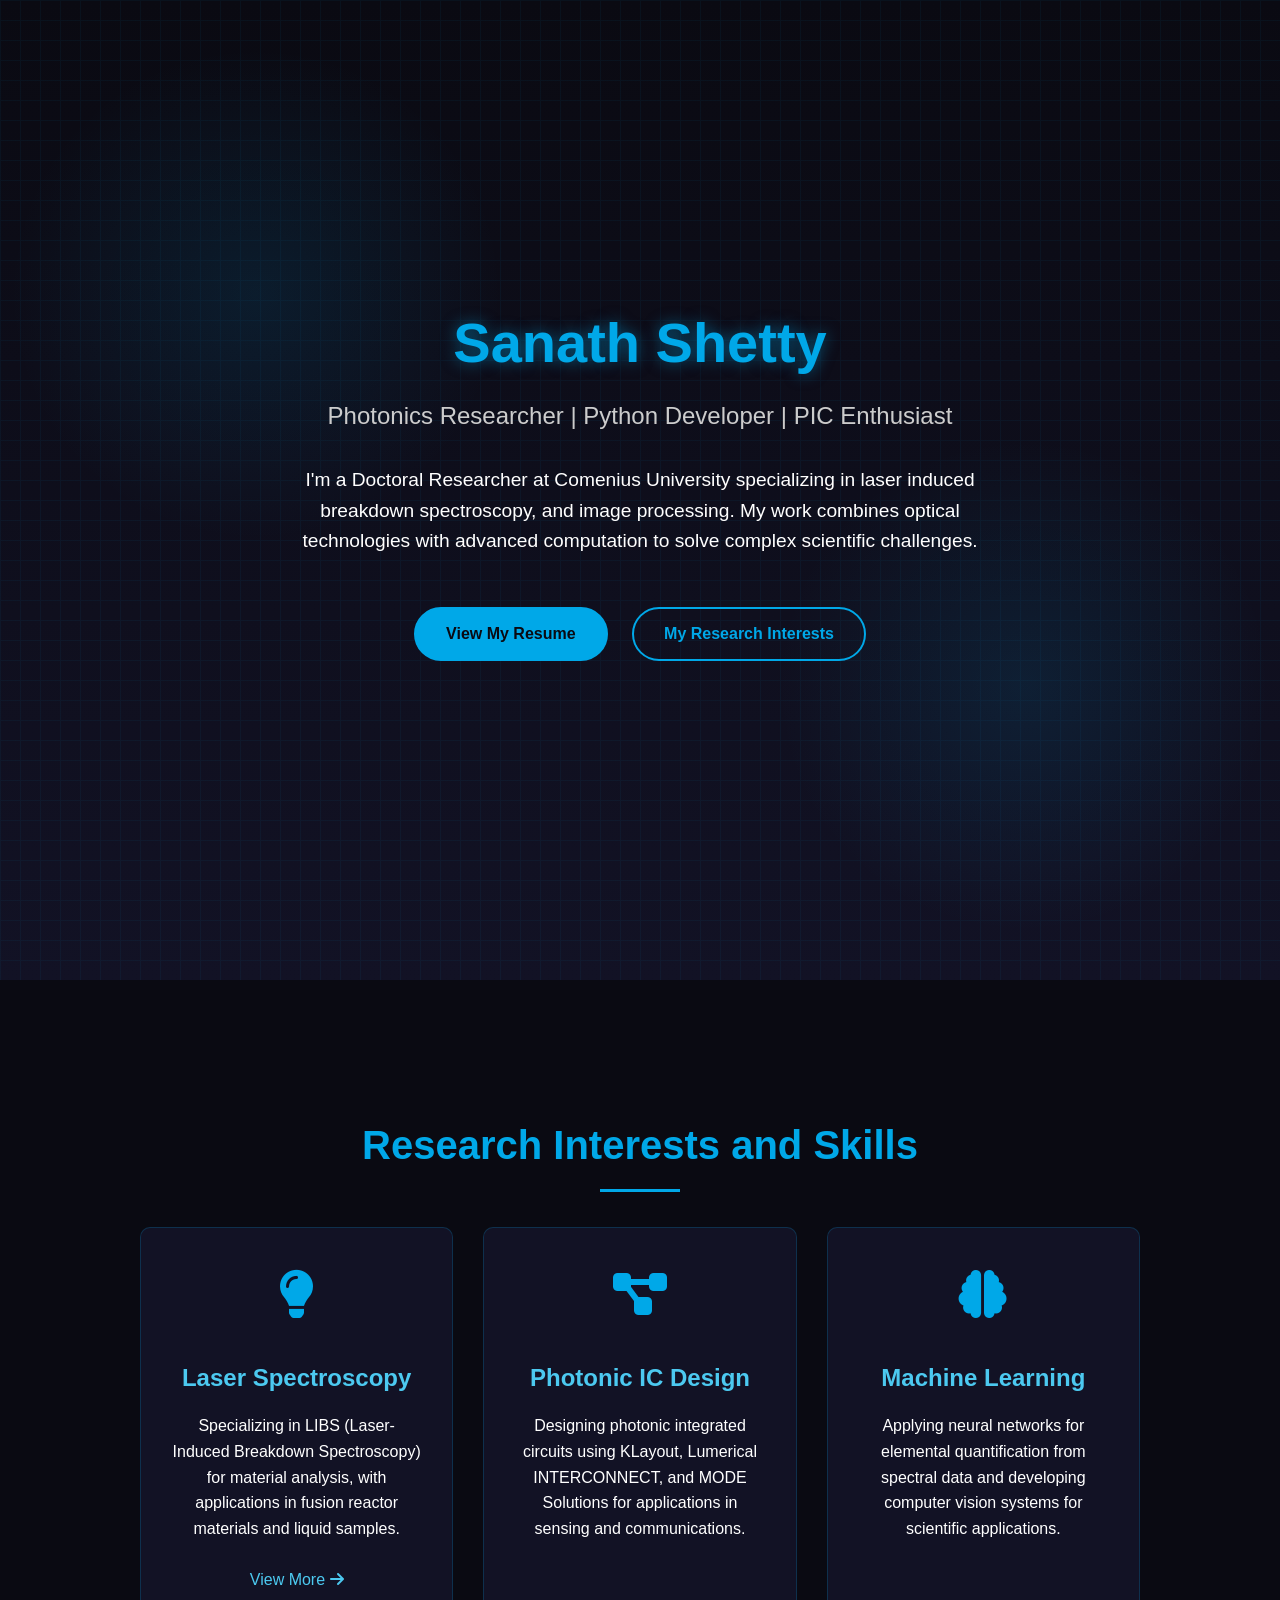
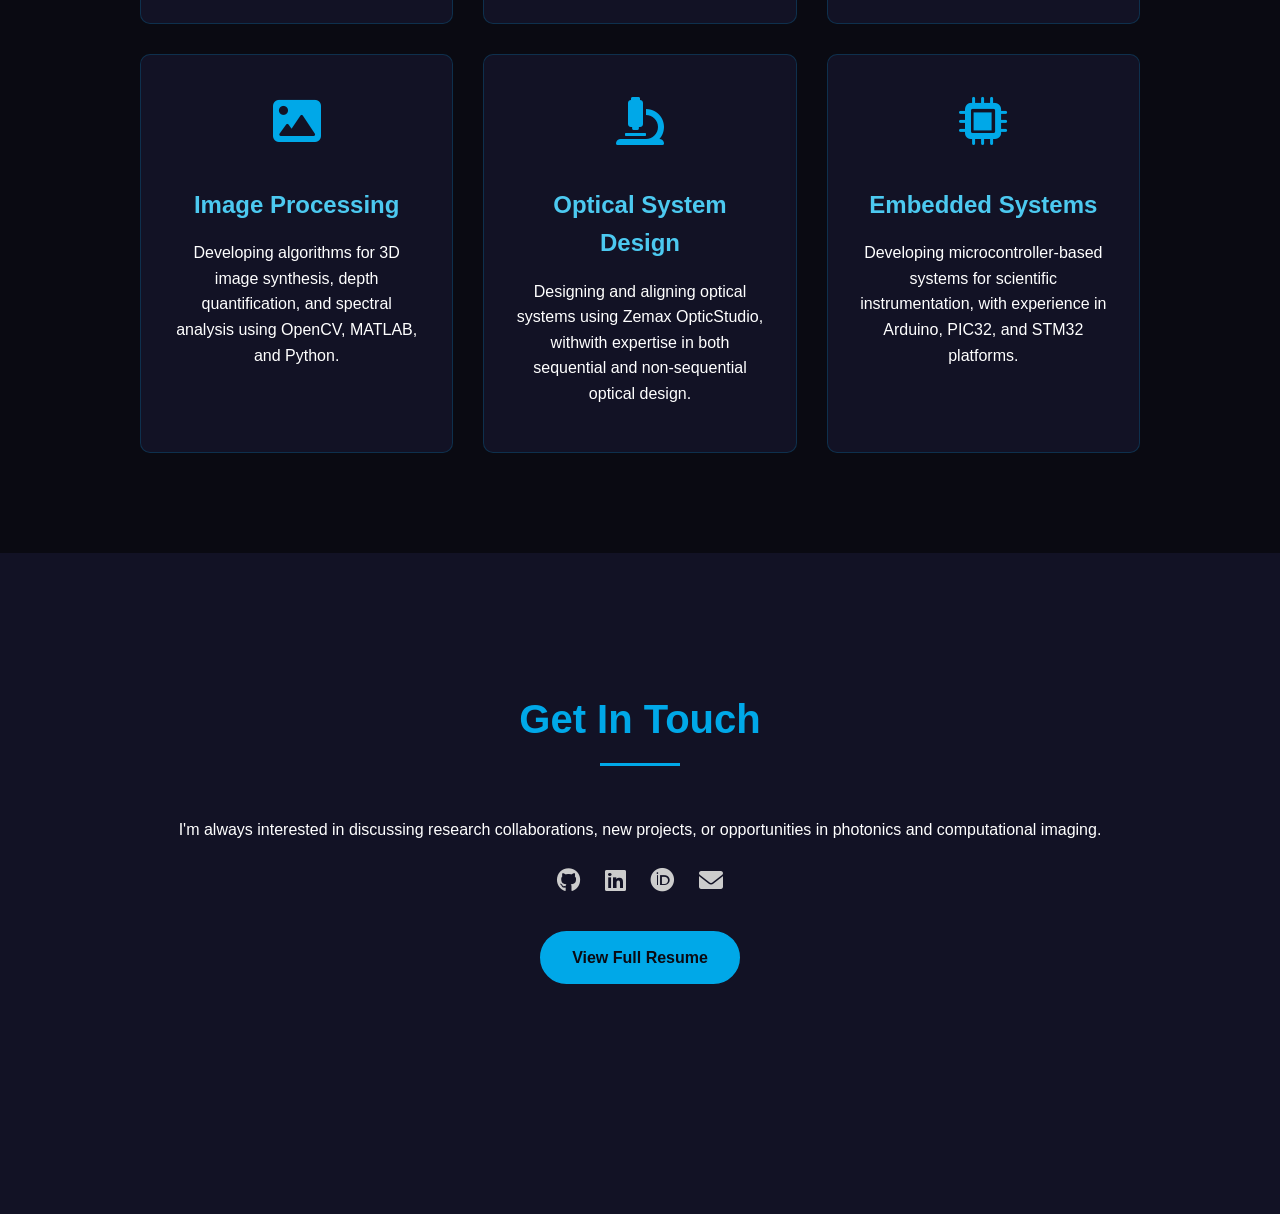
==== commit bffec76e: "added researchpage" ====
--- a/index.html
+++ b/index.html
@@ -249,10 +249,13 @@
             <h2 class="section-title">Research Interests and Skills</h2>
             <div class="interests-grid">
                 <div class="interest-card">
-                    <div class="interest-icon"><i class="fas fa-lightbulb"></i></div>
-                    <h3 class="interest-title">Laser Spectroscopy</h3>
-                    <p>Specializing in LIBS (Laser-Induced Breakdown Spectroscopy) for material analysis, with applications in fusion reactor materials and liquid samples.</p>
-                </div>
+				<div class="interest-icon"><i class="fas fa-lightbulb"></i></div>
+				<h3 class="interest-title">Laser Spectroscopy</h3>
+				<p>Specializing in LIBS (Laser-Induced Breakdown Spectroscopy) for material analysis, with applications in fusion reactor materials and liquid samples.</p>
+				<a href="laser-spectroscopy.html" style="color: var(--accent-light); text-decoration: none; display: inline-block; margin-top: 10px;">
+					View More <i class="fas fa-arrow-right"></i>
+				</a>
+			</div>
                 
                 <div class="interest-card">
                     <div class="interest-icon"><i class="fas fa-project-diagram"></i></div>
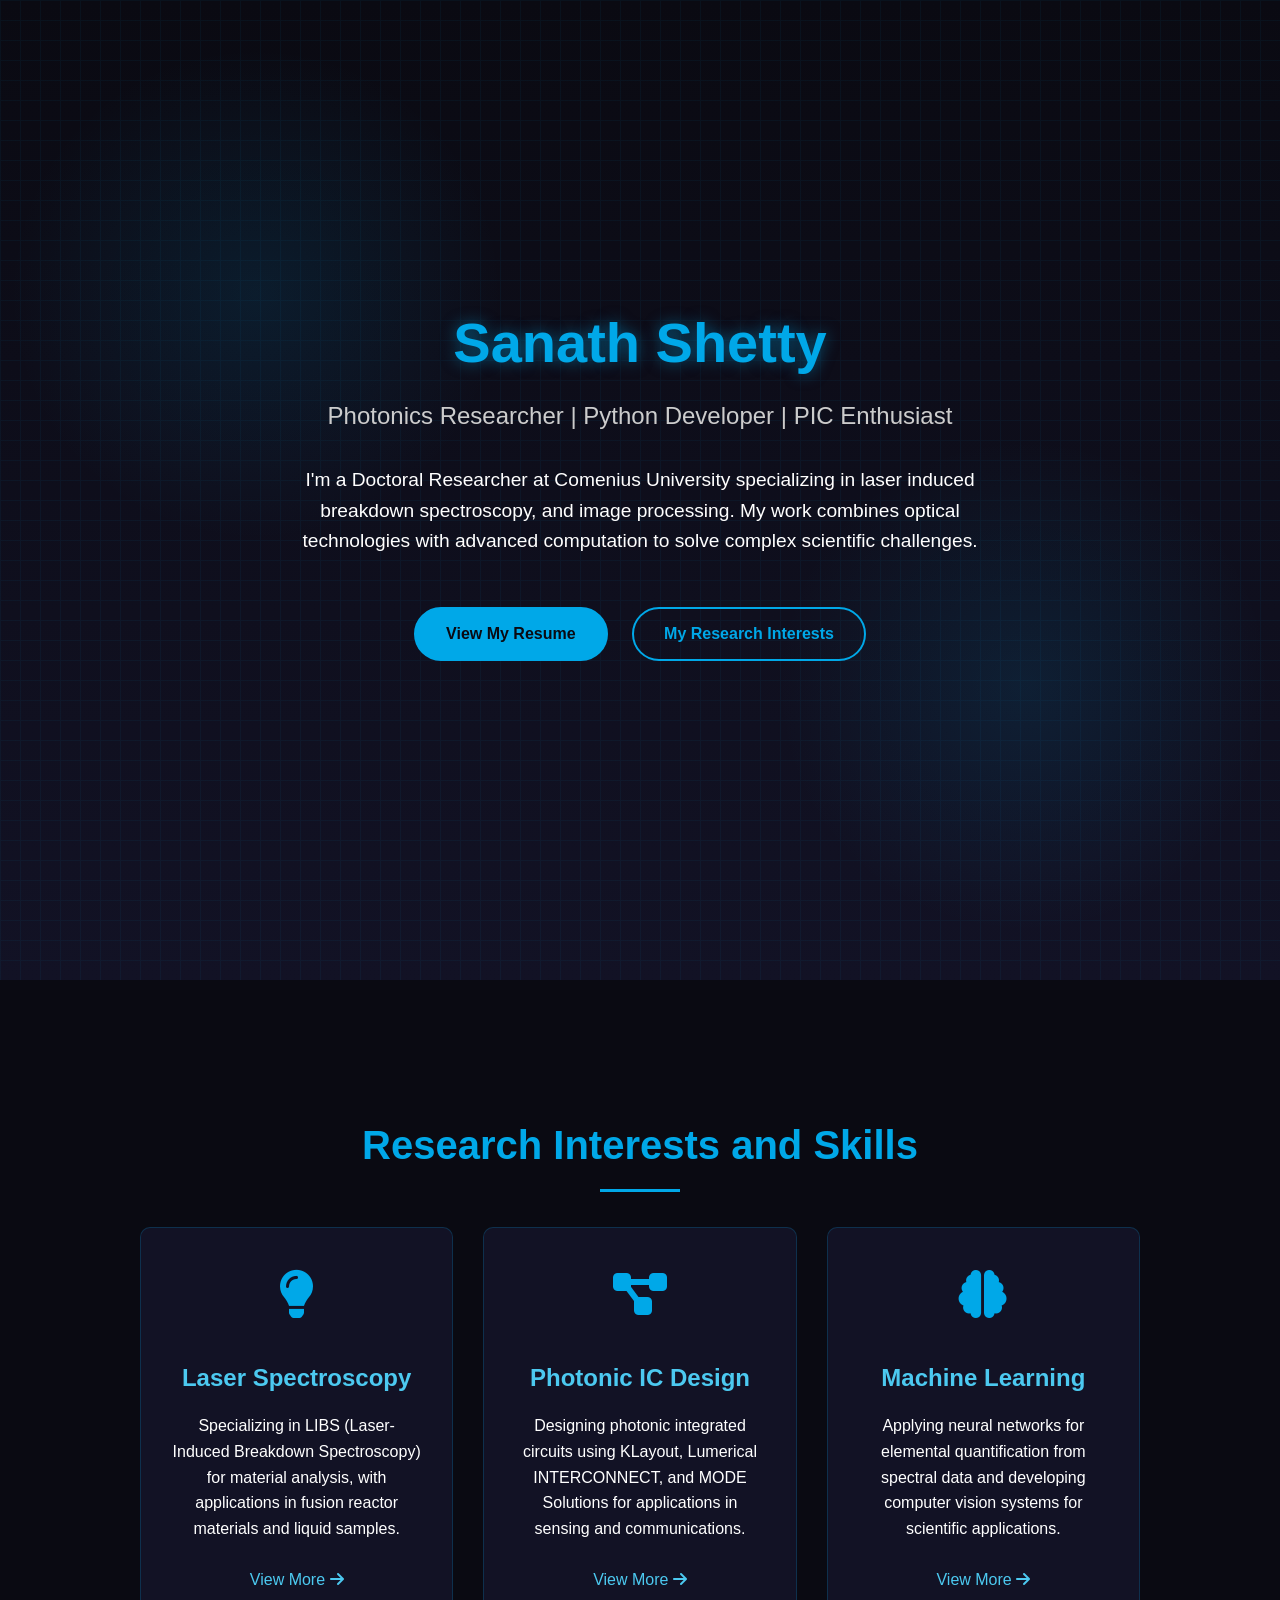
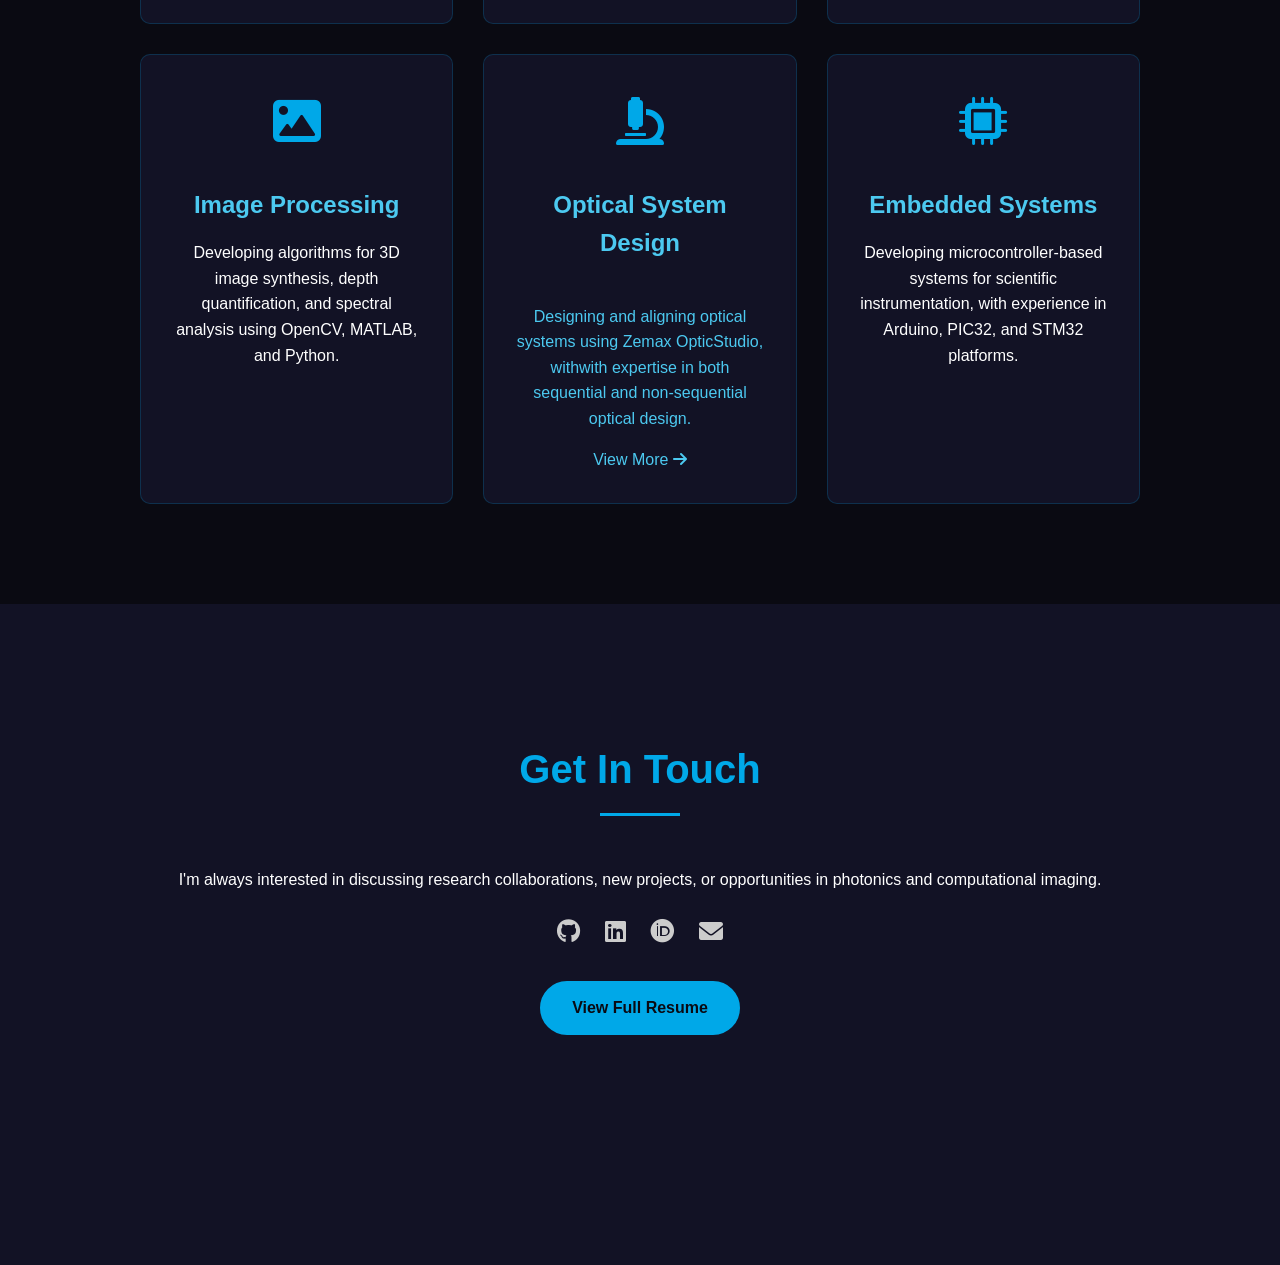
==== commit 4484e4be: "added ml.html" ====
--- a/index.html
+++ b/index.html
@@ -261,12 +261,18 @@
                     <div class="interest-icon"><i class="fas fa-project-diagram"></i></div>
                     <h3 class="interest-title">Photonic IC Design</h3>
                     <p>Designing photonic integrated circuits using KLayout, Lumerical INTERCONNECT, and MODE Solutions for applications in sensing and communications.</p>
+					<a href="pic.html" style="color: var(--accent-light); text-decoration: none; display: inline-block; margin-top: 10px;">
+					View More <i class="fas fa-arrow-right"></i>
+				</a>
                 </div>
                 
                 <div class="interest-card">
                     <div class="interest-icon"><i class="fas fa-brain"></i></div>
                     <h3 class="interest-title">Machine Learning</h3>
                     <p>Applying neural networks for elemental quantification from spectral data and developing computer vision systems for scientific applications.</p>
+					<a href="ml.html" style="color: var(--accent-light); text-decoration: none; display: inline-block; margin-top: 10px;">
+					View More <i class="fas fa-arrow-right"></i>
+				</a>
                 </div>
                 
                 <div class="interest-card">
@@ -278,7 +284,10 @@
                 <div class="interest-card">
 					<div class="interest-icon"><i class="fas fa-microscope"></i></div>
 					<h3 class="interest-title">Optical System Design</h3>
+				<a href="zos.html" style="color: var(--accent-light); text-decoration: none; display: inline-block; margin-top: 10px;">
 					<p>Designing and aligning optical systems using Zemax OpticStudio, withwith expertise in both sequential and non-sequential optical design.</p>
+				View More <i class="fas fa-arrow-right"></i>
+				</a>
 				</div>
                 
                 <div class="interest-card">
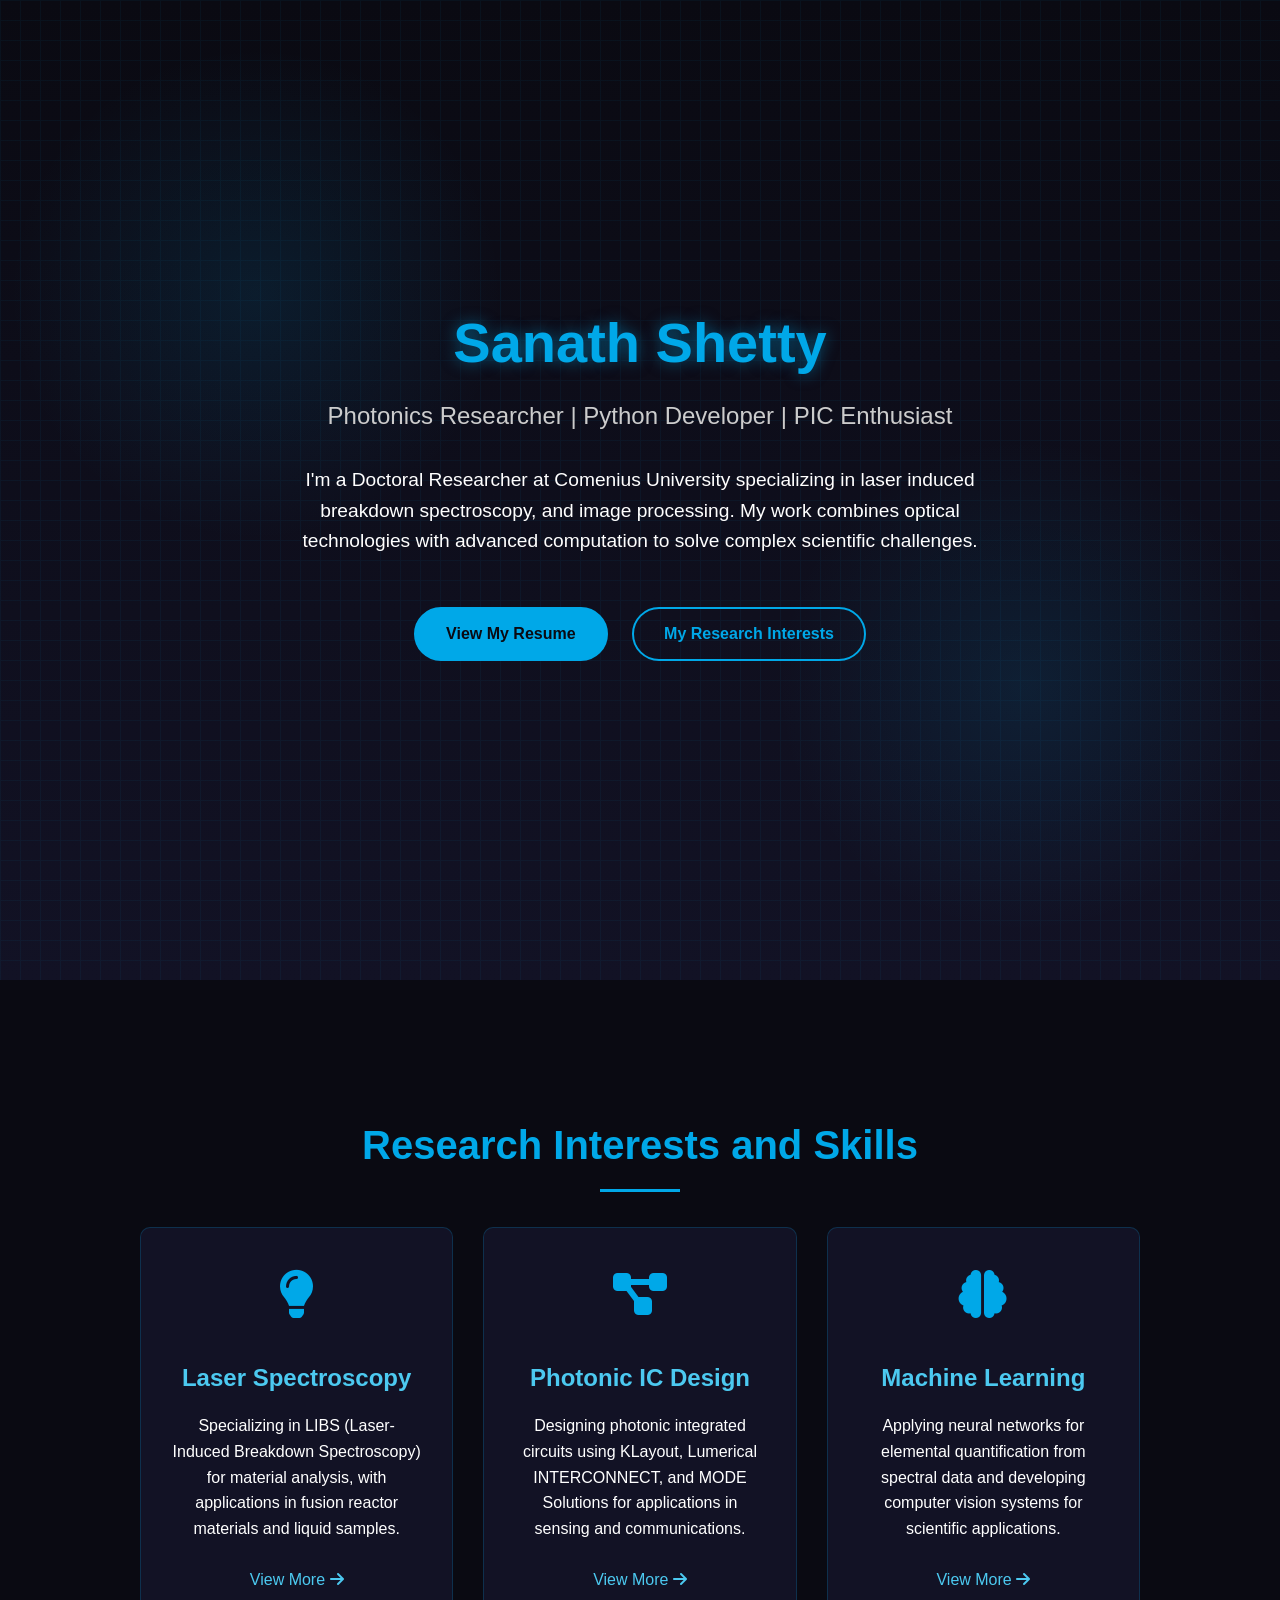
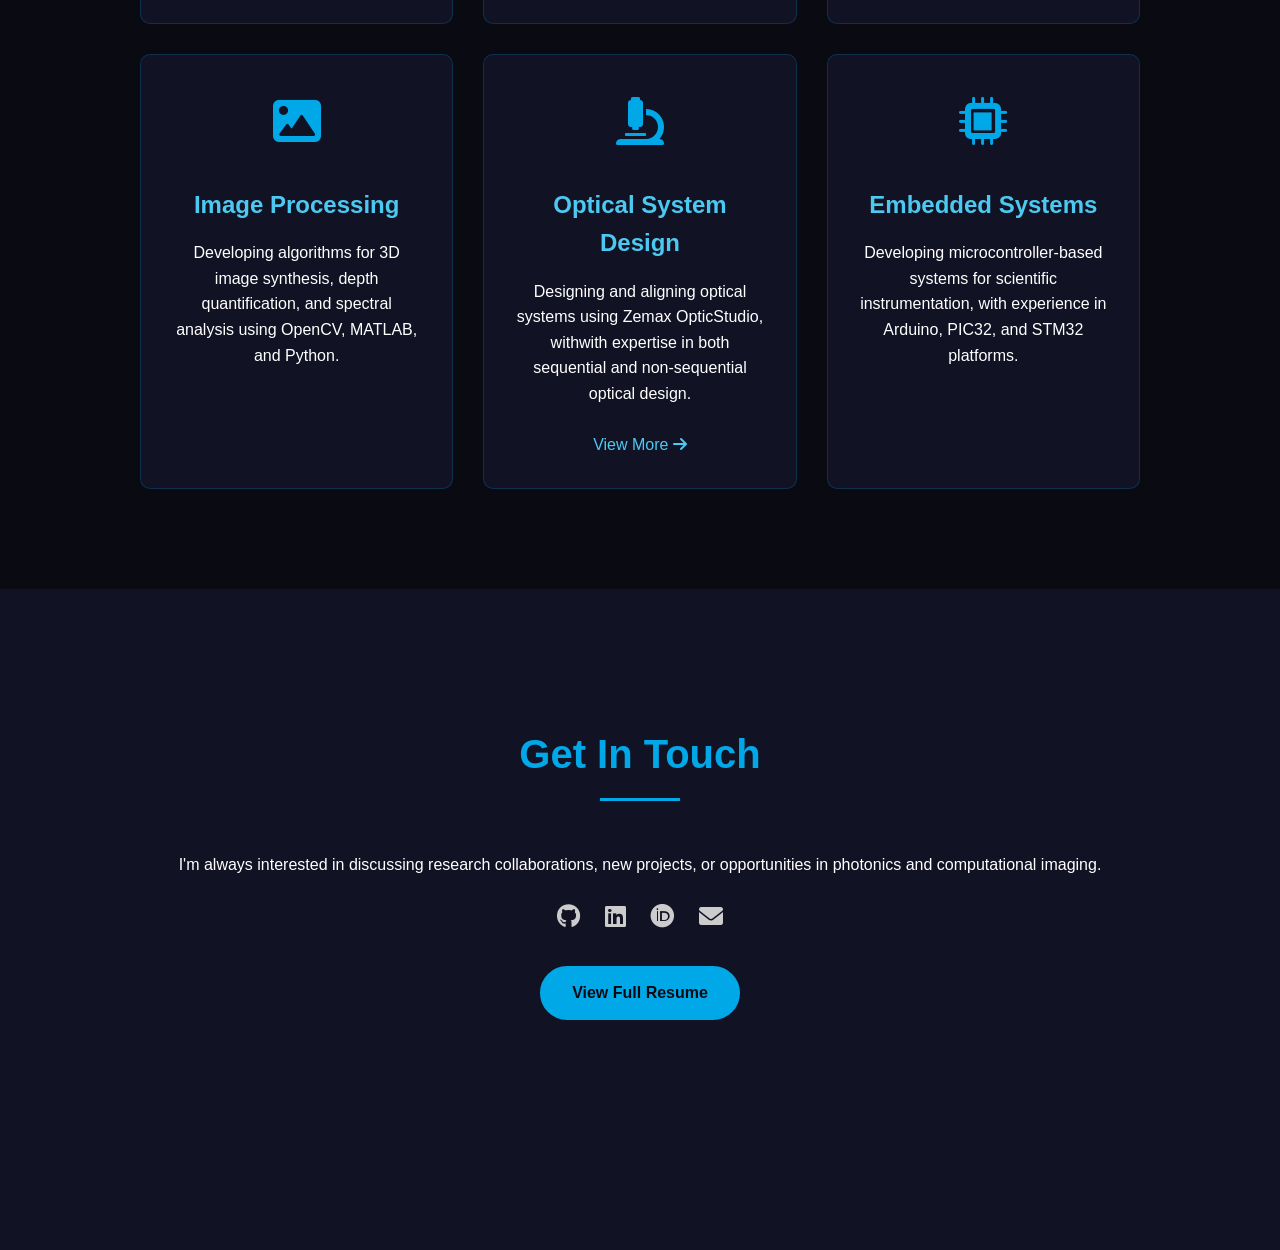
==== commit e2477eb4: "updated zos" ====
--- a/index.html
+++ b/index.html
@@ -282,14 +282,13 @@
                 </div>
                 
                 <div class="interest-card">
-					<div class="interest-icon"><i class="fas fa-microscope"></i></div>
-					<h3 class="interest-title">Optical System Design</h3>
-				<a href="zos.html" style="color: var(--accent-light); text-decoration: none; display: inline-block; margin-top: 10px;">
-					<p>Designing and aligning optical systems using Zemax OpticStudio, withwith expertise in both sequential and non-sequential optical design.</p>
-				View More <i class="fas fa-arrow-right"></i>
+                    <div class="interest-icon"><i class="fas fa-microscope"></i></div>
+                    <h3 class="interest-title">Optical System Design</h3>
+                    <p>Designing and aligning optical systems using Zemax OpticStudio, withwith expertise in both sequential and non-sequential optical design.</p>
+					<a href="zos.html" style="color: var(--accent-light); text-decoration: none; display: inline-block; margin-top: 10px;">
+					View More <i class="fas fa-arrow-right"></i>
 				</a>
-				</div>
-                
+                </div>
                 <div class="interest-card">
                     <div class="interest-icon"><i class="fas fa-microchip"></i></div>
                     <h3 class="interest-title">Embedded Systems</h3>
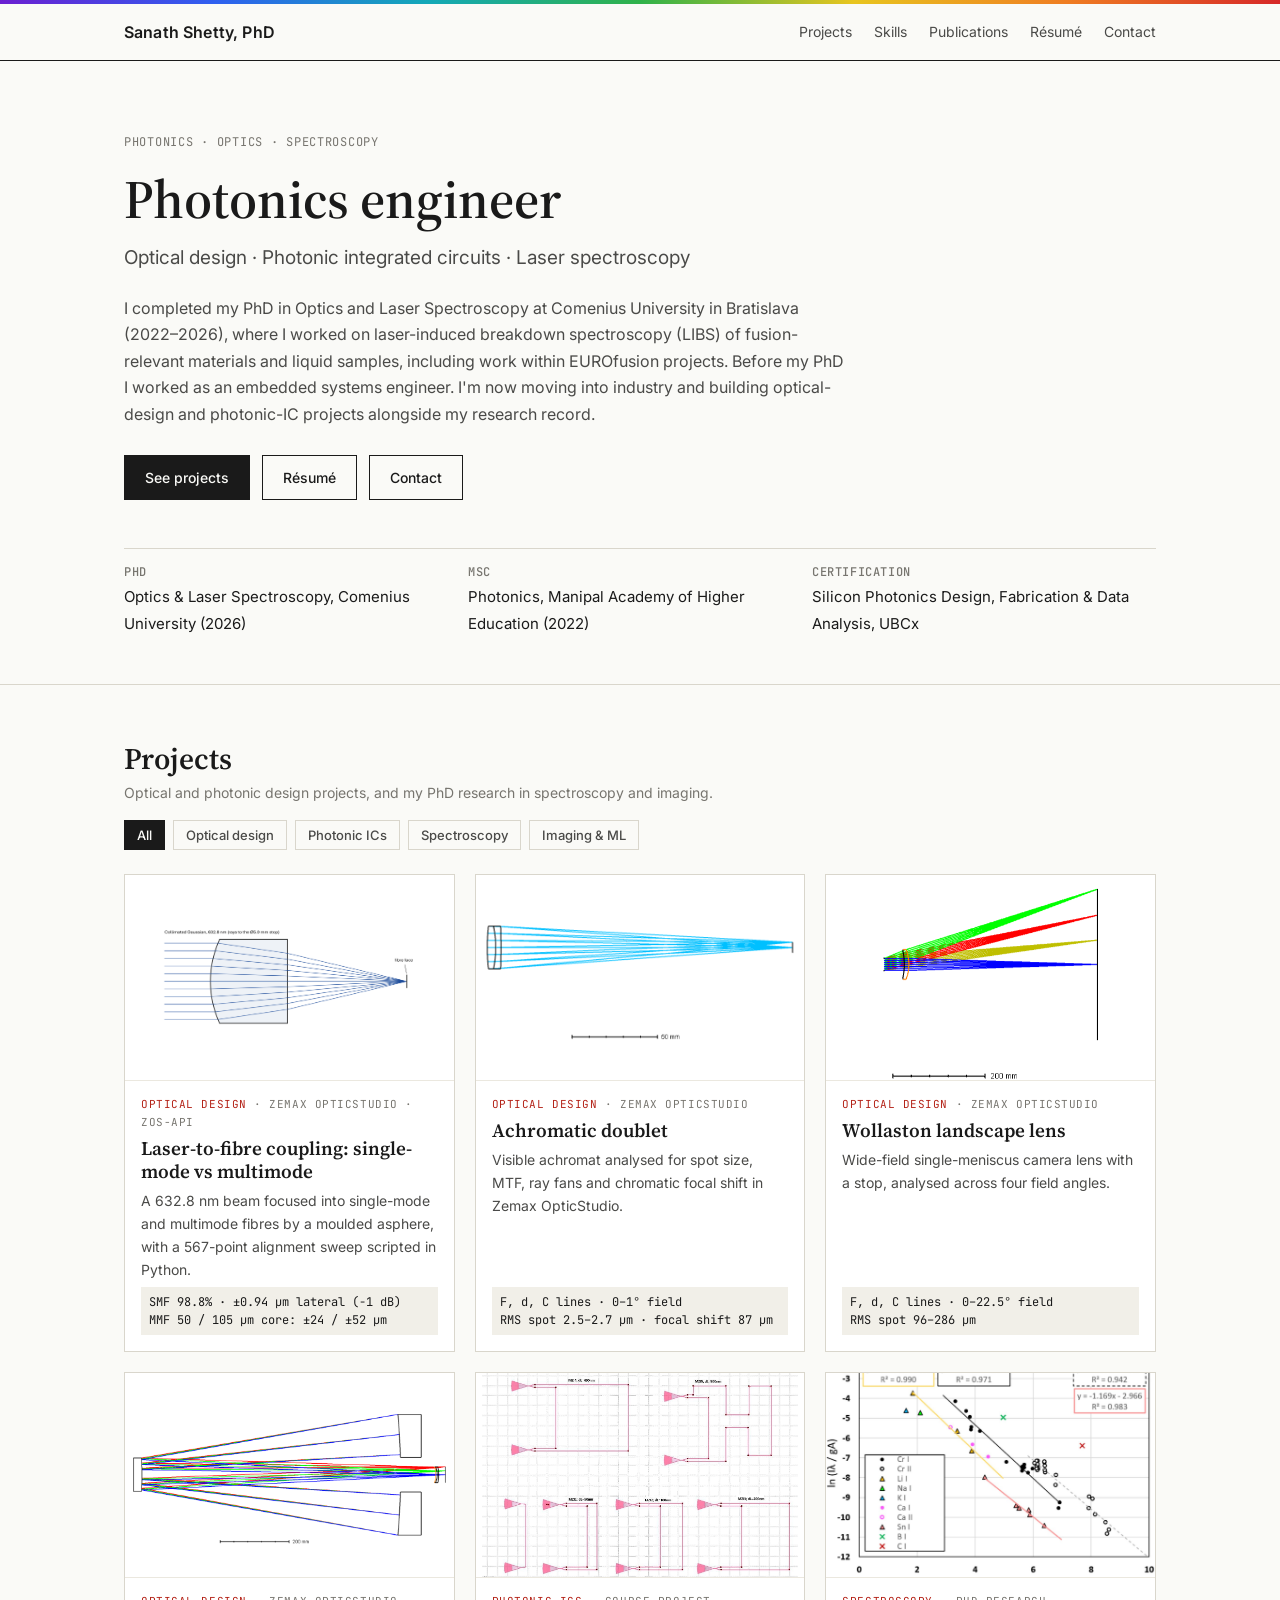
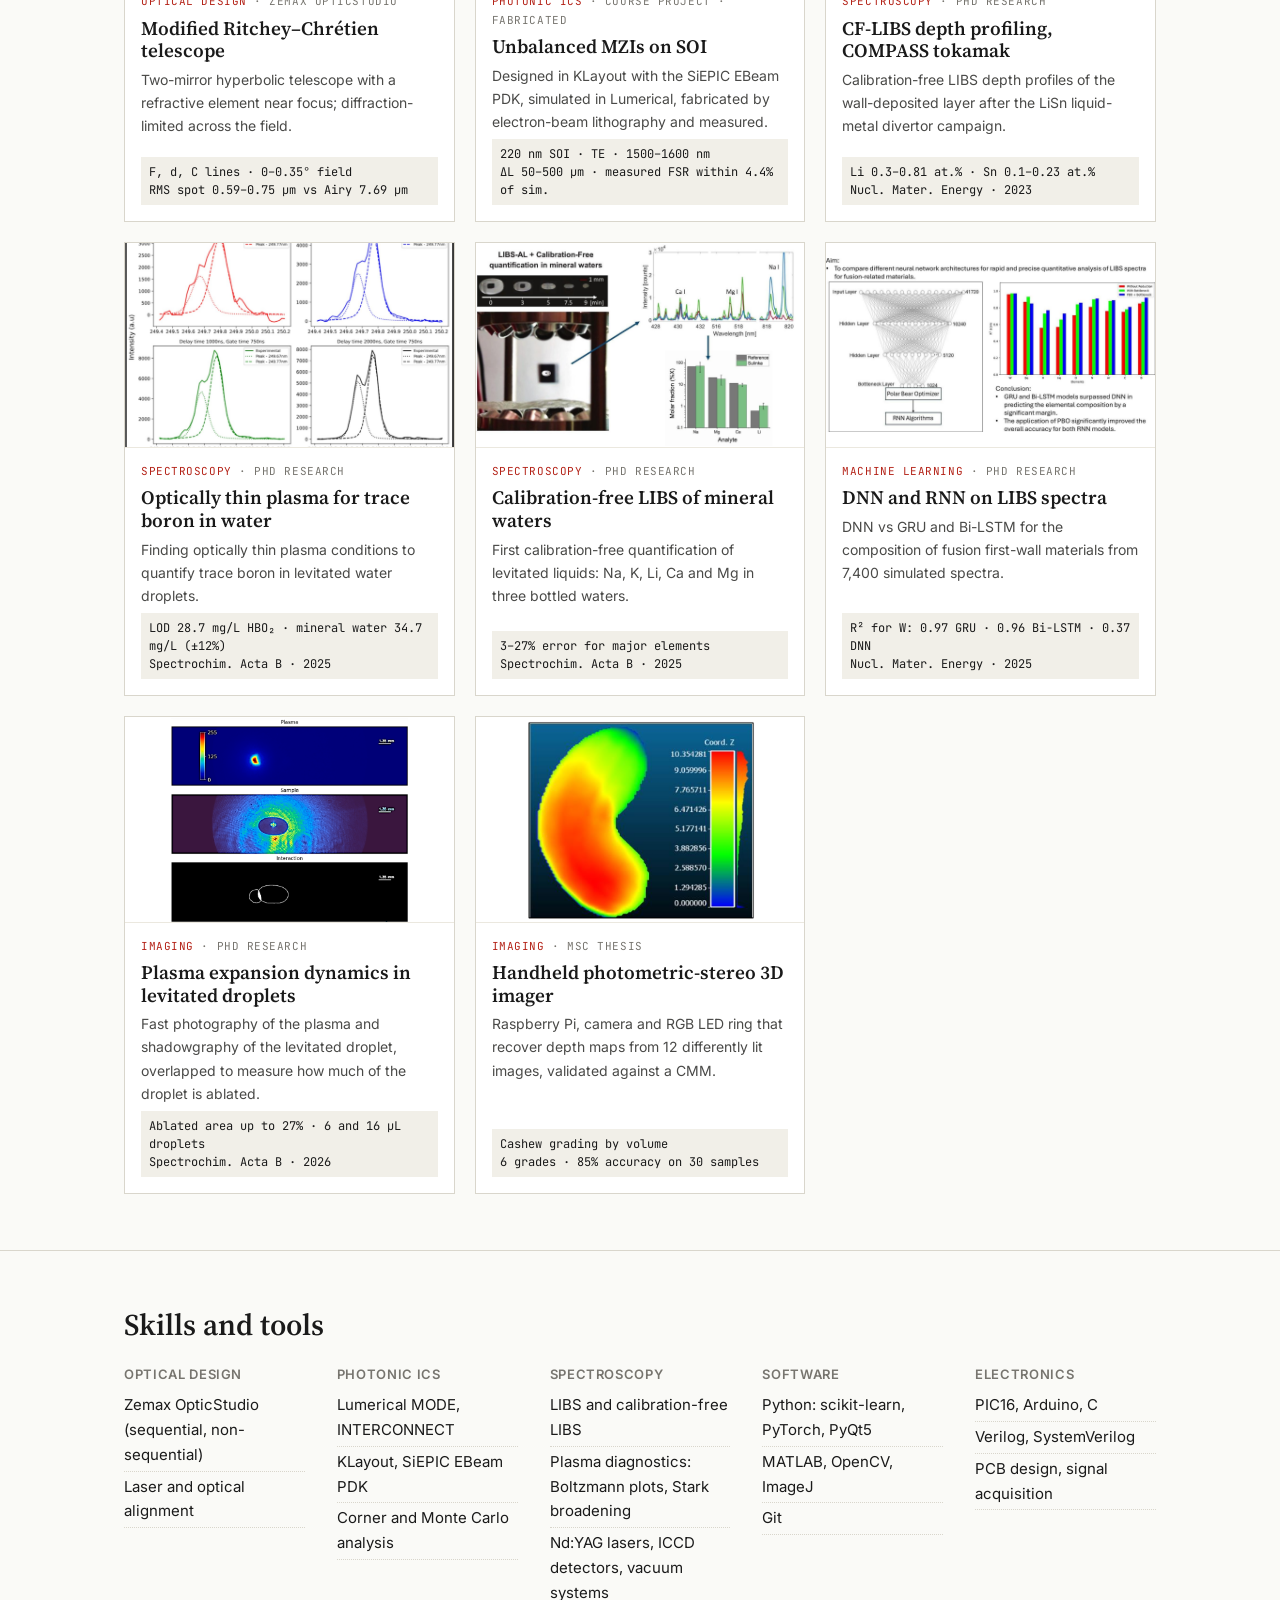
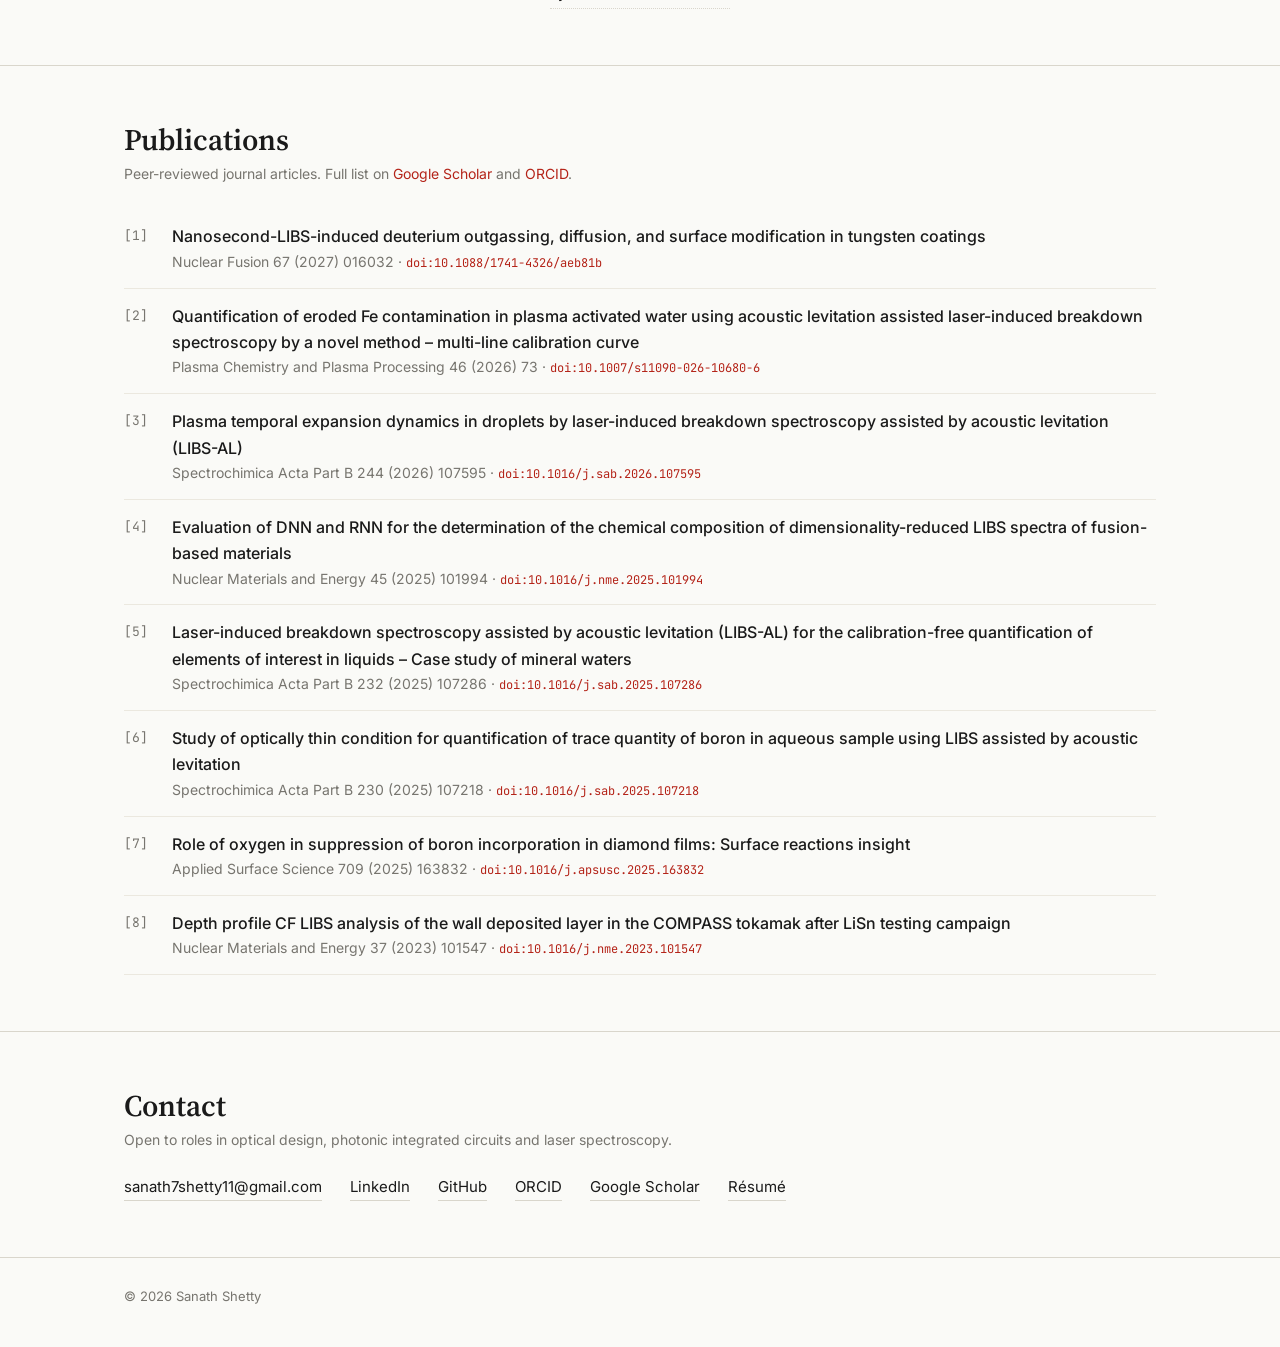
==== commit 533bb41a: "updated theme and resume" ====
--- a/index.html
+++ b/index.html
@@ -1,320 +1,241 @@
 <!DOCTYPE html>
 <html lang="en">
 <head>
-    <meta charset="UTF-8">
-    <meta name="viewport" content="width=device-width, initial-scale=1.0">
-    <title>Sanath Shetty | Photonics Researcher</title>
-    <style>
-        :root {
-            --primary-bg: #0a0a12;
-            --secondary-bg: #121225;
-            --accent-blue: #00a8e8;
-            --accent-light: #4cc9f0;
-            --text-primary: #ffffff;
-            --text-secondary: #cccccc;
-        }
-        
-        body {
-            font-family: 'Segoe UI', Tahoma, Geneva, Verdana, sans-serif;
-            background-color: var(--primary-bg);
-            color: var(--text-primary);
-            margin: 0;
-            padding: 0;
-            line-height: 1.6;
-        }
-        
-        .container {
-            max-width: 1000px;
-            margin: 0 auto;
-            padding: 20px;
-        }
-        
-        header {
-            min-height: 100vh;
-            display: flex;
-            flex-direction: column;
-            justify-content: center;
-            align-items: center;
-            text-align: center;
-            padding: 40px 20px;
-            position: relative;
-            overflow: hidden;
-        }
-        
-        .hero-content {
-            position: relative;
-            z-index: 2;
-            max-width: 800px;
-        }
-        
-        .hero-bg {
-            position: absolute;
-            top: 0;
-            left: 0;
-            width: 100%;
-            height: 100%;
-            background: 
-                radial-gradient(circle at 20% 30%, rgba(0, 168, 232, 0.1) 0%, transparent 20%),
-                radial-gradient(circle at 80% 70%, rgba(0, 168, 232, 0.1) 0%, transparent 20%),
-                linear-gradient(to bottom, var(--primary-bg), var(--secondary-bg));
-            z-index: 1;
-        }
-        
-        .circuit-overlay {
-            position: absolute;
-            top: 0;
-            left: 0;
-            width: 100%;
-            height: 100%;
-            opacity: 0.05;
-            background-image: 
-                linear-gradient(to right, var(--accent-blue) 1px, transparent 1px),
-                linear-gradient(to bottom, var(--accent-blue) 1px, transparent 1px);
-            background-size: 20px 20px;
-            pointer-events: none;
-            z-index: 1;
-        }
-        
-        h1 {
-            font-size: 3.5rem;
-            margin: 0 0 20px;
-            color: var(--accent-blue);
-            text-shadow: 0 0 15px rgba(0, 168, 232, 0.5);
-            line-height: 1.2;
-        }
-        
-        .tagline {
-            font-size: 1.5rem;
-            color: var(--text-secondary);
-            margin-bottom: 30px;
-            font-weight: 300;
-        }
-        
-        .intro-text {
-            font-size: 1.2rem;
-            margin-bottom: 40px;
-            max-width: 700px;
-            margin-left: auto;
-            margin-right: auto;
-        }
-        
-        .btn {
-            display: inline-block;
-            padding: 12px 30px;
-            background-color: transparent;
-            color: var(--accent-blue);
-            border: 2px solid var(--accent-blue);
-            border-radius: 30px;
-            text-decoration: none;
-            font-weight: 600;
-            margin: 10px;
-            transition: all 0.3s ease;
-        }
-        
-        .btn:hover {
-            background-color: var(--accent-blue);
-            color: var(--primary-bg);
-            transform: translateY(-3px);
-            box-shadow: 0 5px 15px rgba(0, 168, 232, 0.3);
-        }
-        
-        .btn-primary {
-            background-color: var(--accent-blue);
-            color: var(--primary-bg);
-        }
-        
-        .btn-primary:hover {
-            background-color: var(--accent-light);
-            border-color: var(--accent-light);
-        }
-        
-        section {
-            padding: 80px 20px;
-            text-align: center;
-        }
-        
-        .section-title {
-            font-size: 2.5rem;
-            color: var(--accent-blue);
-            margin-bottom: 50px;
-            position: relative;
-            display: inline-block;
-        }
-        
-        .section-title::after {
-            content: "";
-            position: absolute;
-            bottom: -15px;
-            left: 50%;
-            transform: translateX(-50%);
-            width: 80px;
-            height: 3px;
-            background-color: var(--accent-blue);
-        }
-        
-        .interests-grid {
-            display: grid;
-            grid-template-columns: repeat(auto-fit, minmax(250px, 1fr));
-            gap: 30px;
-            max-width: 1200px;
-            margin: 0 auto;
-        }
-        
-        .interest-card {
-            background-color: var(--secondary-bg);
-            padding: 30px;
-            border-radius: 10px;
-            transition: transform 0.3s ease;
-            border: 1px solid rgba(0, 168, 232, 0.2);
-        }
-        
-        .interest-card:hover {
-            transform: translateY(-10px);
-            box-shadow: 0 10px 30px rgba(0, 168, 232, 0.1);
-            border-color: var(--accent-blue);
-        }
-        
-        .interest-icon {
-            font-size: 3rem;
-            color: var(--accent-blue);
-            margin-bottom: 20px;
-        }
-        
-        .interest-title {
-            font-size: 1.5rem;
-            margin-bottom: 15px;
-            color: var(--accent-light);
-        }
-        
-        footer {
-            text-align: center;
-            padding: 40px 20px;
-            background-color: var(--secondary-bg);
-        }
-        
-        .social-links {
-            margin: 20px 0;
-        }
-        
-        .social-links a {
-            color: var(--text-secondary);
-            font-size: 1.5rem;
-            margin: 0 10px;
-            transition: color 0.3s;
-        }
-        
-        .social-links a:hover {
-            color: var(--accent-blue);
-        }
-        
-        @media (max-width: 768px) {
-            h1 {
-                font-size: 2.5rem;
-            }
-            
-            .tagline {
-                font-size: 1.2rem;
-            }
-            
-            .section-title {
-                font-size: 2rem;
-            }
-            
-            .interests-grid {
-                grid-template-columns: 1fr;
-            }
-        }
-    </style>
-    <link rel="stylesheet" href="https://cdnjs.cloudflare.com/ajax/libs/font-awesome/6.0.0-beta3/css/all.min.css">
+<meta charset="UTF-8">
+<meta name="viewport" content="width=device-width, initial-scale=1.0">
+<title>Sanath Shetty | Photonics Engineer</title>
+<meta name="description" content="Sanath Shetty, PhD — photonics engineer working in optical design, photonic integrated circuits and laser spectroscopy (LIBS).">
+<link rel="preconnect" href="https://fonts.googleapis.com">
+<link rel="preconnect" href="https://fonts.gstatic.com" crossorigin>
+<link href="https://fonts.googleapis.com/css2?family=Inter:wght@400;500;600&family=JetBrains+Mono:wght@400;500&family=Source+Serif+4:opsz,wght@8..60,600&display=swap" rel="stylesheet">
+<link rel="stylesheet" href="assets/site.css">
 </head>
 <body>
-    <header>
-        <div class="hero-bg"></div>
-        <div class="circuit-overlay"></div>
-        <div class="hero-content">
-            <h1>Sanath Shetty</h1>
-            <div class="tagline">Photonics Researcher | Python Developer | PIC Enthusiast</div>
-            <div class="intro-text">
-                I'm a Doctoral Researcher at Comenius University specializing in laser induced breakdown spectroscopy, and image processing. My work combines optical technologies with advanced computation to solve complex scientific challenges.
-            </div>
-            <div>
-                <a href="resume.html" class="btn btn-primary">View My Resume</a>
-                <a href="#interests" class="btn">My Research Interests</a>
-            </div>
-        </div>
-    </header>
-    
-    <section id="interests">
-        <div class="container">
-            <h2 class="section-title">Research Interests and Skills</h2>
-            <div class="interests-grid">
-                <div class="interest-card">
-				<div class="interest-icon"><i class="fas fa-lightbulb"></i></div>
-				<h3 class="interest-title">Laser Spectroscopy</h3>
-				<p>Specializing in LIBS (Laser-Induced Breakdown Spectroscopy) for material analysis, with applications in fusion reactor materials and liquid samples.</p>
-				<a href="laser-spectroscopy.html" style="color: var(--accent-light); text-decoration: none; display: inline-block; margin-top: 10px;">
-					View More <i class="fas fa-arrow-right"></i>
-				</a>
-			</div>
-                
-                <div class="interest-card">
-                    <div class="interest-icon"><i class="fas fa-project-diagram"></i></div>
-                    <h3 class="interest-title">Photonic IC Design</h3>
-                    <p>Designing photonic integrated circuits using KLayout, Lumerical INTERCONNECT, and MODE Solutions for applications in sensing and communications.</p>
-					<a href="pic.html" style="color: var(--accent-light); text-decoration: none; display: inline-block; margin-top: 10px;">
-					View More <i class="fas fa-arrow-right"></i>
-				</a>
-                </div>
-                
-                <div class="interest-card">
-                    <div class="interest-icon"><i class="fas fa-brain"></i></div>
-                    <h3 class="interest-title">Machine Learning</h3>
-                    <p>Applying neural networks for elemental quantification from spectral data and developing computer vision systems for scientific applications.</p>
-					<a href="ml.html" style="color: var(--accent-light); text-decoration: none; display: inline-block; margin-top: 10px;">
-					View More <i class="fas fa-arrow-right"></i>
-				</a>
-                </div>
-                
-                <div class="interest-card">
-                    <div class="interest-icon"><i class="fas fa-image"></i></div>
-                    <h3 class="interest-title">Image Processing</h3>
-                    <p>Developing algorithms for 3D image synthesis, depth quantification, and spectral analysis using OpenCV, MATLAB, and Python.</p>
-                </div>
-                
-                <div class="interest-card">
-                    <div class="interest-icon"><i class="fas fa-microscope"></i></div>
-                    <h3 class="interest-title">Optical System Design</h3>
-                    <p>Designing and aligning optical systems using Zemax OpticStudio, withwith expertise in both sequential and non-sequential optical design.</p>
-					<a href="zos.html" style="color: var(--accent-light); text-decoration: none; display: inline-block; margin-top: 10px;">
-					View More <i class="fas fa-arrow-right"></i>
-				</a>
-                </div>
-                <div class="interest-card">
-                    <div class="interest-icon"><i class="fas fa-microchip"></i></div>
-                    <h3 class="interest-title">Embedded Systems</h3>
-                    <p>Developing microcontroller-based systems for scientific instrumentation, with experience in Arduino, PIC32, and STM32 platforms.</p>
-                </div>
-            </div>
-        </div>
-    </section>
-    
-    <section id="contact" style="background-color: var(--secondary-bg);">
-        <div class="container">
-            <h2 class="section-title">Get In Touch</h2>
-            <p>I'm always interested in discussing research collaborations, new projects, or opportunities in photonics and computational imaging.</p>
-            <div class="social-links">
-                <a href="https://github.com/Sanath-JS" target="_blank" title="GitHub"><i class="fab fa-github"></i></a>
-                <a href="https://www.linkedin.com/in/sanath-shetty-543a86149" target="_blank" title="LinkedIn"><i class="fab fa-linkedin"></i></a>
-                <a href="https://orcid.org/0000-0002-4453-1554" target="_blank" title="ORCID"><i class="fab fa-orcid"></i></a>
-                <a href="mailto:sanath7shetty11@gmail.com" title="Email"><i class="fas fa-envelope"></i></a>
-            </div>
-            <a href="resume.html" class="btn btn-primary">View Full Resume</a>
-        </div>
-    </section>
-    
-    <footer>
-        <div class="container">
-        </div>
-    </footer>
+<div class="spectrum"></div>
+<nav class="nav">
+  <div class="wrap">
+    <a class="brand" href="index.html">Sanath Shetty, PhD</a>
+    <ul>
+      <li><a href="#projects">Projects</a></li>
+      <li class="opt"><a href="#skills">Skills</a></li>
+      <li><a href="#publications">Publications</a></li>
+      <li><a href="resume.html">Résumé</a></li>
+      <li class="opt"><a href="#contact">Contact</a></li>
+    </ul>
+  </div>
+</nav>
+
+<header class="hero">
+  <div class="wrap">
+    <p class="eyebrow">Photonics · Optics · Spectroscopy</p>
+    <h1>Photonics engineer</h1>
+    <p class="sub">Optical design · Photonic integrated circuits · Laser spectroscopy</p>
+    <p class="bio">I completed my PhD in Optics and Laser Spectroscopy at Comenius University in Bratislava (2022–2026), where I worked on laser-induced breakdown spectroscopy (LIBS) of fusion-relevant materials and liquid samples, including work within EUROfusion projects. Before my PhD I worked as an embedded systems engineer. I'm now moving into industry and building optical-design and photonic-IC projects alongside my research record.</p>
+    <a class="btn primary" href="#projects">See projects</a>
+    <a class="btn" href="resume.html">Résumé</a>
+    <a class="btn" href="#contact">Contact</a>
+    <div class="facts">
+      <div><b>PhD</b><span>Optics &amp; Laser Spectroscopy, Comenius University (2026)</span></div>
+      <div><b>MSc</b><span>Photonics, Manipal Academy of Higher Education (2022)</span></div>
+      <div><b>Certification</b><span>Silicon Photonics Design, Fabrication &amp; Data Analysis, UBCx</span></div>
+    </div>
+  </div>
+</header>
+
+<main>
+<section id="projects">
+  <div class="wrap">
+    <div class="sec-head">
+      <div>
+        <h2>Projects</h2>
+        <p>Optical and photonic design projects, and my PhD research in spectroscopy and imaging.</p>
+      </div>
+      <div class="filters" role="group" aria-label="Filter projects">
+        <button class="on" data-f="all">All</button>
+        <button data-f="optical">Optical design</button>
+        <button data-f="pic">Photonic ICs</button>
+        <button data-f="spec">Spectroscopy</button>
+        <button data-f="imaging">Imaging &amp; ML</button>
+      </div>
+    </div>
+
+    <div class="grid" id="cards">
+      <a class="card" data-c="optical" href="zos.html#fibre">
+        <div class="fig"><img src="images/web/fibre_layout.png" alt="Ray trace of the C220TMD-A asphere focusing into a fibre" loading="lazy"></div>
+        <div class="body">
+          <span class="tag"><span class="field">Optical design</span> · Zemax OpticStudio · ZOS-API</span>
+          <h3>Laser-to-fibre coupling: single-mode vs multimode</h3>
+          <p>A 632.8 nm beam focused into single-mode and multimode fibres by a moulded asphere, with a 567-point alignment sweep scripted in Python.</p>
+          <div class="spec">SMF 98.8% · ±0.94 µm lateral (−1 dB)<br>MMF 50 / 105 µm core: ±24 / ±52 µm</div>
+        </div>
+      </a>
+
+      <a class="card" data-c="optical" href="zos.html#doublet">
+        <div class="fig"><img src="images/web/achDoubletLayout_thumb.png" alt="Ray layout of the achromatic doublet in Zemax OpticStudio" loading="lazy"></div>
+        <div class="body">
+          <span class="tag"><span class="field">Optical design</span> · Zemax OpticStudio</span>
+          <h3>Achromatic doublet</h3>
+          <p>Visible achromat analysed for spot size, MTF, ray fans and chromatic focal shift in Zemax OpticStudio.</p>
+          <div class="spec">F, d, C lines · 0–1° field<br>RMS spot 2.5–2.7 µm · focal shift 87 µm</div>
+        </div>
+      </a>
+
+      <a class="card" data-c="optical" href="zos.html#landscape">
+        <div class="fig"><img src="images/web/landscp_Layout_thumb.png" alt="Ray layout of the Wollaston landscape lens" loading="lazy"></div>
+        <div class="body">
+          <span class="tag"><span class="field">Optical design</span> · Zemax OpticStudio</span>
+          <h3>Wollaston landscape lens</h3>
+          <p>Wide-field single-meniscus camera lens with a stop, analysed across four field angles.</p>
+          <div class="spec">F, d, C lines · 0–22.5° field<br>RMS spot 96–286 µm</div>
+        </div>
+      </a>
+
+      <a class="card" data-c="optical" href="zos.html#rc">
+        <div class="fig"><img src="images/web/modRCtele_Layout_thumb.png" alt="Ray layout of the modified Ritchey–Chrétien telescope" loading="lazy"></div>
+        <div class="body">
+          <span class="tag"><span class="field">Optical design</span> · Zemax OpticStudio</span>
+          <h3>Modified Ritchey–Chrétien telescope</h3>
+          <p>Two-mirror hyperbolic telescope with a refractive element near focus; diffraction-limited across the field.</p>
+          <div class="spec">F, d, C lines · 0–0.35° field<br>RMS spot 0.59–0.75 µm vs Airy 7.69 µm</div>
+        </div>
+      </a>
+
+      <a class="card" data-c="pic" href="pic.html">
+        <div class="fig"><img src="images/web/mzi_layout.jpg" alt="KLayout layout of the unbalanced Mach–Zehnder interferometers" loading="lazy"></div>
+        <div class="body">
+          <span class="tag"><span class="field">Photonic ICs</span> · Course project · fabricated</span>
+          <h3>Unbalanced MZIs on SOI</h3>
+          <p>Designed in KLayout with the SiEPIC EBeam PDK, simulated in Lumerical, fabricated by electron-beam lithography and measured.</p>
+          <div class="spec">220 nm SOI · TE · 1500–1600 nm<br>ΔL 50–500 µm · measured FSR within 4.4% of sim.</div>
+        </div>
+      </a>
+
+      <a class="card" data-c="spec" href="laser-spectroscopy.html#compass">
+        <div class="fig cover"><img src="images/web/BP_screws.jpg" alt="Multi-elemental Boltzmann plot" loading="lazy"></div>
+        <div class="body">
+          <span class="tag"><span class="field">Spectroscopy</span> · PhD research</span>
+          <h3>CF-LIBS depth profiling, COMPASS tokamak</h3>
+          <p>Calibration-free LIBS depth profiles of the wall-deposited layer after the LiSn liquid-metal divertor campaign.</p>
+          <div class="spec">Li 0.3–0.81 at.% · Sn 0.1–0.23 at.%<br>Nucl. Mater. Energy · 2023</div>
+        </div>
+      </a>
+
+      <a class="card" data-c="spec" href="laser-spectroscopy.html#boron">
+        <div class="fig cover"><img src="images/web/opticalThin.jpg" alt="Tests of the optically thin condition" loading="lazy"></div>
+        <div class="body">
+          <span class="tag"><span class="field">Spectroscopy</span> · PhD research</span>
+          <h3>Optically thin plasma for trace boron in water</h3>
+          <p>Finding optically thin plasma conditions to quantify trace boron in levitated water droplets.</p>
+          <div class="spec">LOD 28.7 mg/L HBO₂ · mineral water 34.7 mg/L (±12%)<br>Spectrochim. Acta B · 2025</div>
+        </div>
+      </a>
+
+      <a class="card" data-c="spec" href="laser-spectroscopy.html#mineral">
+        <div class="fig"><img src="images/web/graphic_abs_minlev.jpg" alt="Graphical abstract: LIBS-AL analysis of mineral water" loading="lazy"></div>
+        <div class="body">
+          <span class="tag"><span class="field">Spectroscopy</span> · PhD research</span>
+          <h3>Calibration-free LIBS of mineral waters</h3>
+          <p>First calibration-free quantification of levitated liquids: Na, K, Li, Ca and Mg in three bottled waters.</p>
+          <div class="spec">3–27% error for major elements<br>Spectrochim. Acta B · 2025</div>
+        </div>
+      </a>
+
+      <a class="card" data-c="imaging" href="ml.html">
+        <div class="fig"><img src="images/web/rnn.jpg" alt="Graphical abstract: DNN and RNN on LIBS spectra" loading="lazy"></div>
+        <div class="body">
+          <span class="tag"><span class="field">Machine learning</span> · PhD research</span>
+          <h3>DNN and RNN on LIBS spectra</h3>
+          <p>DNN vs GRU and Bi-LSTM for the composition of fusion first-wall materials from 7,400 simulated spectra.</p>
+          <div class="spec">R² for W: 0.97 GRU · 0.96 Bi-LSTM · 0.37 DNN<br>Nucl. Mater. Energy · 2025</div>
+        </div>
+      </a>
+
+      <a class="card" data-c="imaging spec" href="imaging.html#plasma">
+        <div class="fig"><img src="images/web/plasmaDynamics.png" alt="Plasma, levitated droplet and their segmented interaction" loading="lazy"></div>
+        <div class="body">
+          <span class="tag"><span class="field">Imaging</span> · PhD research</span>
+          <h3>Plasma expansion dynamics in levitated droplets</h3>
+          <p>Fast photography of the plasma and shadowgraphy of the levitated droplet, overlapped to measure how much of the droplet is ablated.</p>
+          <div class="spec">Ablated area up to 27% · 6 and 16 µL droplets<br>Spectrochim. Acta B · 2026</div>
+        </div>
+      </a>
+
+      <a class="card" data-c="imaging" href="imaging.html#msc">
+        <div class="fig"><img src="images/heightprofile_cashew.png" alt="Reconstructed height map of a cashew kernel" loading="lazy"></div>
+        <div class="body">
+          <span class="tag"><span class="field">Imaging</span> · MSc thesis</span>
+          <h3>Handheld photometric-stereo 3D imager</h3>
+          <p>Raspberry Pi, camera and RGB LED ring that recover depth maps from 12 differently lit images, validated against a CMM.</p>
+          <div class="spec">Cashew grading by volume<br>6 grades · 85% accuracy on 30 samples</div>
+        </div>
+      </a>
+    </div>
+  </div>
+</section>
+
+
+<section id="skills">
+  <div class="wrap">
+    <div class="sec-head"><h2>Skills and tools</h2></div>
+    <div class="skills">
+      <div><h3>Optical design</h3><ul><li>Zemax OpticStudio (sequential, non-sequential)</li><li>Laser and optical alignment</li></ul></div>
+      <div><h3>Photonic ICs</h3><ul><li>Lumerical MODE, INTERCONNECT</li><li>KLayout, SiEPIC EBeam PDK</li><li>Corner and Monte Carlo analysis</li></ul></div>
+      <div><h3>Spectroscopy</h3><ul><li>LIBS and calibration-free LIBS</li><li>Plasma diagnostics: Boltzmann plots, Stark broadening</li><li>Nd:YAG lasers, ICCD detectors, vacuum systems</li></ul></div>
+      <div><h3>Software</h3><ul><li>Python: scikit-learn, PyTorch, PyQt5</li><li>MATLAB, OpenCV, ImageJ</li><li>Git</li></ul></div>
+      <div><h3>Electronics</h3><ul><li>PIC16, Arduino, C</li><li>Verilog, SystemVerilog</li><li>PCB design, signal acquisition</li></ul></div>
+    </div>
+  </div>
+</section>
+
+<section id="publications">
+  <div class="wrap">
+    <div class="sec-head">
+      <div>
+        <h2>Publications</h2>
+        <p>Peer-reviewed journal articles. Full list on <a href="https://scholar.google.com/citations?user=viD-7rMAAAAJ&amp;hl=en" target="_blank" rel="noopener">Google Scholar</a> and <a href="https://orcid.org/0000-0002-4453-1554" target="_blank" rel="noopener">ORCID</a>.</p>
+      </div>
+    </div>
+    <ol class="pubs">
+      <li><div><div class="t">Nanosecond-LIBS-induced deuterium outgassing, diffusion, and surface modification in tungsten coatings</div><div class="j">Nuclear Fusion 67 (2027) 016032 · <a href="https://doi.org/10.1088/1741-4326/aeb81b" target="_blank" rel="noopener">doi:10.1088/1741-4326/aeb81b</a></div></div></li>
+      <li><div><div class="t">Quantification of eroded Fe contamination in plasma activated water using acoustic levitation assisted laser-induced breakdown spectroscopy by a novel method – multi-line calibration curve</div><div class="j">Plasma Chemistry and Plasma Processing 46 (2026) 73 · <a href="https://doi.org/10.1007/s11090-026-10680-6" target="_blank" rel="noopener">doi:10.1007/s11090-026-10680-6</a></div></div></li>
+      <li><div><div class="t">Plasma temporal expansion dynamics in droplets by laser-induced breakdown spectroscopy assisted by acoustic levitation (LIBS-AL)</div><div class="j">Spectrochimica Acta Part B 244 (2026) 107595 · <a href="https://doi.org/10.1016/j.sab.2026.107595" target="_blank" rel="noopener">doi:10.1016/j.sab.2026.107595</a></div></div></li>
+      <li><div><div class="t">Evaluation of DNN and RNN for the determination of the chemical composition of dimensionality-reduced LIBS spectra of fusion-based materials</div><div class="j">Nuclear Materials and Energy 45 (2025) 101994 · <a href="https://doi.org/10.1016/j.nme.2025.101994" target="_blank" rel="noopener">doi:10.1016/j.nme.2025.101994</a></div></div></li>
+      <li><div><div class="t">Laser-induced breakdown spectroscopy assisted by acoustic levitation (LIBS-AL) for the calibration-free quantification of elements of interest in liquids – Case study of mineral waters</div><div class="j">Spectrochimica Acta Part B 232 (2025) 107286 · <a href="https://doi.org/10.1016/j.sab.2025.107286" target="_blank" rel="noopener">doi:10.1016/j.sab.2025.107286</a></div></div></li>
+      <li><div><div class="t">Study of optically thin condition for quantification of trace quantity of boron in aqueous sample using LIBS assisted by acoustic levitation</div><div class="j">Spectrochimica Acta Part B 230 (2025) 107218 · <a href="https://doi.org/10.1016/j.sab.2025.107218" target="_blank" rel="noopener">doi:10.1016/j.sab.2025.107218</a></div></div></li>
+      <li><div><div class="t">Role of oxygen in suppression of boron incorporation in diamond films: Surface reactions insight</div><div class="j">Applied Surface Science 709 (2025) 163832 · <a href="https://doi.org/10.1016/j.apsusc.2025.163832" target="_blank" rel="noopener">doi:10.1016/j.apsusc.2025.163832</a></div></div></li>
+      <li><div><div class="t">Depth profile CF LIBS analysis of the wall deposited layer in the COMPASS tokamak after LiSn testing campaign</div><div class="j">Nuclear Materials and Energy 37 (2023) 101547 · <a href="https://doi.org/10.1016/j.nme.2023.101547" target="_blank" rel="noopener">doi:10.1016/j.nme.2023.101547</a></div></div></li>
+    </ol>
+  </div>
+</section>
+
+<section id="contact">
+  <div class="wrap">
+    <div class="sec-head"><div><h2>Contact</h2><p>Open to roles in optical design, photonic integrated circuits and laser spectroscopy.</p></div></div>
+    <div class="contact">
+      <a href="mailto:sanath7shetty11@gmail.com">sanath7shetty11@gmail.com</a>
+      <a href="https://www.linkedin.com/in/sanath-shetty-543a86149" target="_blank" rel="noopener">LinkedIn</a>
+      <a href="https://github.com/Sanath-JS" target="_blank" rel="noopener">GitHub</a>
+      <a href="https://orcid.org/0000-0002-4453-1554" target="_blank" rel="noopener">ORCID</a>
+      <a href="https://scholar.google.com/citations?user=viD-7rMAAAAJ&amp;hl=en" target="_blank" rel="noopener">Google Scholar</a>
+      <a href="resume.html">Résumé</a>
+    </div>
+  </div>
+</section>
+</main>
+
+<footer><div class="wrap">© 2026 Sanath Shetty</div></footer>
+
+<script>
+document.querySelectorAll('.filters button').forEach(function (b) {
+  b.addEventListener('click', function () {
+    document.querySelectorAll('.filters button').forEach(function (x) { x.classList.remove('on'); });
+    b.classList.add('on');
+    var f = b.dataset.f;
+    document.querySelectorAll('#cards .card').forEach(function (c) {
+      c.classList.toggle('hide', f !== 'all' && c.dataset.c.split(' ').indexOf(f) < 0);
+    });
+  });
+});
+</script>
 </body>
-</html>+</html>
--- a/assets/site.css
+++ b/assets/site.css
@@ -0,0 +1,163 @@
+/* Sanath Shetty — portfolio stylesheet ("engineering datasheet") */
+:root {
+  --paper: #fafaf7;
+  --card: #ffffff;
+  --ink: #1a1a1a;
+  --ink-2: #4a4a48;
+  --ink-3: #77756f;
+  --rule: #d9d6cc;
+  --rule-soft: #ebe8df;
+  --tint: #f1efe8;
+  --accent: #b42318;
+  --accent-soft: #fbeae8;
+  --serif: "Source Serif 4", Georgia, "Times New Roman", serif;
+  --sans: "Inter", "Segoe UI", system-ui, -apple-system, sans-serif;
+  --mono: "JetBrains Mono", Consolas, "Courier New", monospace;
+  --max: 1080px;
+}
+* { box-sizing: border-box; }
+html { scroll-behavior: smooth; }
+body {
+  margin: 0; background: var(--paper); color: var(--ink);
+  font-family: var(--sans); font-size: 16px; line-height: 1.65;
+  -webkit-font-smoothing: antialiased;
+}
+img { max-width: 100%; display: block; }
+a { color: var(--accent); text-decoration: none; }
+a:hover { text-decoration: underline; }
+.wrap { max-width: var(--max); margin: 0 auto; padding: 0 24px; }
+
+/* spectrum band */
+.spectrum { height: 4px; background: linear-gradient(90deg, #6a1fd1, #2f5ff0, #13a8b8, #2fb24a, #e8c51f, #ef7d22, #d62828); }
+
+/* nav */
+.nav { border-bottom: 1px solid var(--ink); background: var(--paper); position: sticky; top: 0; z-index: 10; }
+.nav .wrap { display: flex; align-items: center; justify-content: space-between; height: 56px; gap: 16px; }
+.nav .brand { font-weight: 600; color: var(--ink); letter-spacing: .01em; }
+.nav .brand:hover { text-decoration: none; }
+.nav ul { list-style: none; display: flex; gap: 22px; margin: 0; padding: 0; font-size: 14px; }
+.nav ul a { color: var(--ink-2); }
+.nav ul a:hover, .nav ul a.active { color: var(--ink); text-decoration: none; border-bottom: 2px solid var(--accent); padding-bottom: 2px; }
+
+/* hero */
+.hero { padding: 72px 0 48px; border-bottom: 1px solid var(--rule); }
+.eyebrow { font-family: var(--mono); font-size: 12px; color: var(--ink-3); letter-spacing: .06em; text-transform: uppercase; margin: 0 0 14px; }
+h1, h2, h3 { font-family: var(--serif); font-weight: 600; line-height: 1.2; margin: 0; }
+.hero h1 { font-size: clamp(36px, 5vw, 54px); }
+.hero .sub { font-size: 19px; color: var(--ink-2); margin: 10px 0 22px; }
+.hero .bio { max-width: 720px; color: var(--ink-2); margin: 0 0 28px; }
+.btn { display: inline-block; padding: 10px 20px; border: 1px solid var(--ink); color: var(--ink); font-size: 14px; font-weight: 500; margin: 0 8px 8px 0; background: transparent; }
+.btn:hover { background: var(--ink); color: var(--paper); text-decoration: none; }
+.btn.primary { background: var(--ink); color: var(--paper); }
+.btn.primary:hover { background: var(--accent); border-color: var(--accent); }
+.facts { display: grid; grid-template-columns: repeat(auto-fit, minmax(200px, 1fr)); gap: 0; margin-top: 40px; border-top: 1px solid var(--rule); }
+.facts div { padding: 14px 16px 0 0; }
+.facts b { display: block; font-family: var(--mono); font-size: 12px; color: var(--ink-3); font-weight: 500; text-transform: uppercase; letter-spacing: .05em; }
+.facts span { font-size: 15px; }
+
+/* sections */
+section { padding: 56px 0; border-bottom: 1px solid var(--rule); }
+.sec-head { display: flex; align-items: baseline; justify-content: space-between; gap: 16px; flex-wrap: wrap; margin-bottom: 24px; }
+.sec-head h2 { font-size: 30px; }
+.sec-head p { margin: 4px 0 0; color: var(--ink-3); font-size: 14px; }
+
+/* filters */
+.filters { display: flex; gap: 8px; flex-wrap: wrap; }
+.filters button { font: 500 13px var(--sans); color: var(--ink-2); background: transparent; border: 1px solid var(--rule); padding: 6px 12px; cursor: pointer; }
+.filters button:hover { border-color: var(--ink); color: var(--ink); }
+.filters button.on { background: var(--ink); color: var(--paper); border-color: var(--ink); }
+
+/* project cards */
+.grid { display: grid; grid-template-columns: repeat(auto-fill, minmax(300px, 1fr)); gap: 20px; }
+.card { background: var(--card); border: 1px solid var(--rule); display: flex; flex-direction: column; color: var(--ink); transition: border-color .15s; }
+a.card:hover { border-color: var(--ink); text-decoration: none; }
+.card .fig { aspect-ratio: 16 / 10; background: #fff; border-bottom: 1px solid var(--rule-soft); overflow: hidden; display: flex; align-items: center; justify-content: center; }
+.card .fig img { width: 100%; height: 100%; object-fit: contain; }
+.card .fig.cover img { object-fit: cover; }
+.card .body { padding: 14px 16px 16px; display: flex; flex-direction: column; gap: 6px; flex: 1; }
+.tag { font-family: var(--mono); font-size: 11px; text-transform: uppercase; letter-spacing: .05em; color: var(--ink-3); }
+.tag .field { color: var(--accent); }
+.card h3 { font-size: 19px; }
+.card p { margin: 0; font-size: 14px; color: var(--ink-2); }
+.spec { font-family: var(--mono); font-size: 12px; color: var(--ink); background: var(--tint); padding: 6px 8px; margin-top: auto; line-height: 1.5; }
+.card .more { font-size: 13px; font-weight: 500; }
+.card.hide { display: none; }
+
+/* next-up strip */
+.next { display: grid; grid-template-columns: repeat(auto-fill, minmax(200px, 1fr)); gap: 0; border-top: 1px solid var(--ink); }
+.next div { padding: 14px 16px 14px 0; border-bottom: 1px solid var(--rule); }
+.next b { display: block; font-size: 14px; font-weight: 600; }
+.next span { font-size: 13px; color: var(--ink-3); }
+.next .tag { display: block; margin-bottom: 4px; }
+
+/* skills */
+.skills { display: grid; grid-template-columns: repeat(auto-fit, minmax(180px, 1fr)); gap: 24px 32px; }
+.skills h3 { font-family: var(--sans); font-size: 13px; text-transform: uppercase; letter-spacing: .05em; color: var(--ink-3); font-weight: 600; margin-bottom: 8px; }
+.skills ul { margin: 0; padding: 0; list-style: none; font-size: 15px; }
+.skills li { padding: 3px 0; border-bottom: 1px dotted var(--rule); }
+
+/* publications */
+.pubs { list-style: none; margin: 0; padding: 0; counter-reset: pub; }
+.pubs li { counter-increment: pub; display: grid; grid-template-columns: 40px 1fr; gap: 8px; padding: 14px 0; border-bottom: 1px solid var(--rule-soft); }
+.pubs li::before { content: "[" counter(pub) "]"; font-family: var(--mono); font-size: 13px; color: var(--ink-3); padding-top: 2px; }
+.pubs .t { font-weight: 500; }
+.pubs .j { font-size: 14px; color: var(--ink-3); }
+.pubs .j a { font-family: var(--mono); font-size: 12px; }
+
+/* contact + footer */
+.contact { display: flex; gap: 12px 28px; flex-wrap: wrap; font-size: 15px; }
+.contact a { color: var(--ink); border-bottom: 1px solid var(--rule); }
+.contact a:hover { border-color: var(--accent); text-decoration: none; }
+footer { padding: 28px 0 40px; font-size: 13px; color: var(--ink-3); }
+
+/* detail pages */
+.page-head { padding: 48px 0 28px; border-bottom: 1px solid var(--rule); }
+.page-head h1 { font-size: clamp(30px, 4vw, 42px); }
+.page-head p { color: var(--ink-2); max-width: 760px; margin: 12px 0 0; }
+.crumb { font-size: 13px; margin-bottom: 18px; display: inline-block; }
+.study { padding: 44px 0; border-bottom: 1px solid var(--rule); }
+.study h2 { font-size: 26px; margin-bottom: 6px; }
+.study .lead { color: var(--ink-2); max-width: 760px; margin: 8px 0 22px; }
+.two { display: grid; grid-template-columns: minmax(0, 1.3fr) minmax(0, 1fr); gap: 28px; align-items: start; }
+@media (max-width: 820px) { .two { grid-template-columns: 1fr; } }
+figure { margin: 0; background: var(--card); border: 1px solid var(--rule); }
+figure img { width: 100%; }
+figcaption { font-size: 13px; color: var(--ink-3); padding: 8px 12px; border-top: 1px solid var(--rule-soft); }
+.figs { display: grid; grid-template-columns: repeat(auto-fit, minmax(230px, 1fr)); gap: 16px; margin-top: 20px; }
+table.data { width: 100%; border-collapse: collapse; font-size: 14px; background: var(--card); }
+table.data caption { text-align: left; font-family: var(--mono); font-size: 12px; text-transform: uppercase; letter-spacing: .05em; color: var(--ink-3); padding-bottom: 6px; }
+table.data th, table.data td { text-align: left; padding: 7px 10px; border-bottom: 1px solid var(--rule-soft); vertical-align: top; }
+table.data th { font-weight: 500; color: var(--ink-2); width: 46%; }
+table.data td { font-family: var(--mono); font-size: 13px; }
+table.data.cols th { width: auto; background: var(--tint); }
+table.data.cols td:first-child { font-family: var(--sans); color: var(--ink-2); }
+.note { font-size: 13px; color: var(--ink-3); margin-top: 10px; }
+.links { margin-top: 18px; }
+
+@media (max-width: 640px) {
+  .nav ul { gap: 14px; font-size: 13px; }
+  .nav ul li.opt { display: none; }
+  .hero { padding: 48px 0 36px; }
+}
+@media print {
+  .nav, .filters, .spectrum { display: none; }
+  body { background: #fff; }
+  section, .study { break-inside: avoid; }
+}
+
+/* résumé */
+.cv { padding: 32px 0; }
+.cv h2 { font-size: 22px; margin-bottom: 14px; }
+.cv p { max-width: 820px; color: var(--ink-2); margin: 0; }
+.cv-item { padding: 12px 0; border-bottom: 1px solid var(--rule-soft); }
+.cv-item:last-child { border-bottom: 0; }
+.cv-row { display: flex; justify-content: space-between; gap: 16px; flex-wrap: wrap; }
+.cv-date { font-family: var(--mono); font-size: 13px; color: var(--ink-3); }
+.cv-org { font-size: 14px; color: var(--ink-3); }
+.cv-item ul, ul.plain { margin: 8px 0 0; padding-left: 20px; font-size: 15px; color: var(--ink-2); }
+.cv-item li, ul.plain li { padding: 2px 0; }
+@media print {
+  .noprint, footer { display: none; }
+  .cv, .page-head { padding: 14px 0; }
+  .cv-item { break-inside: avoid; }
+}
